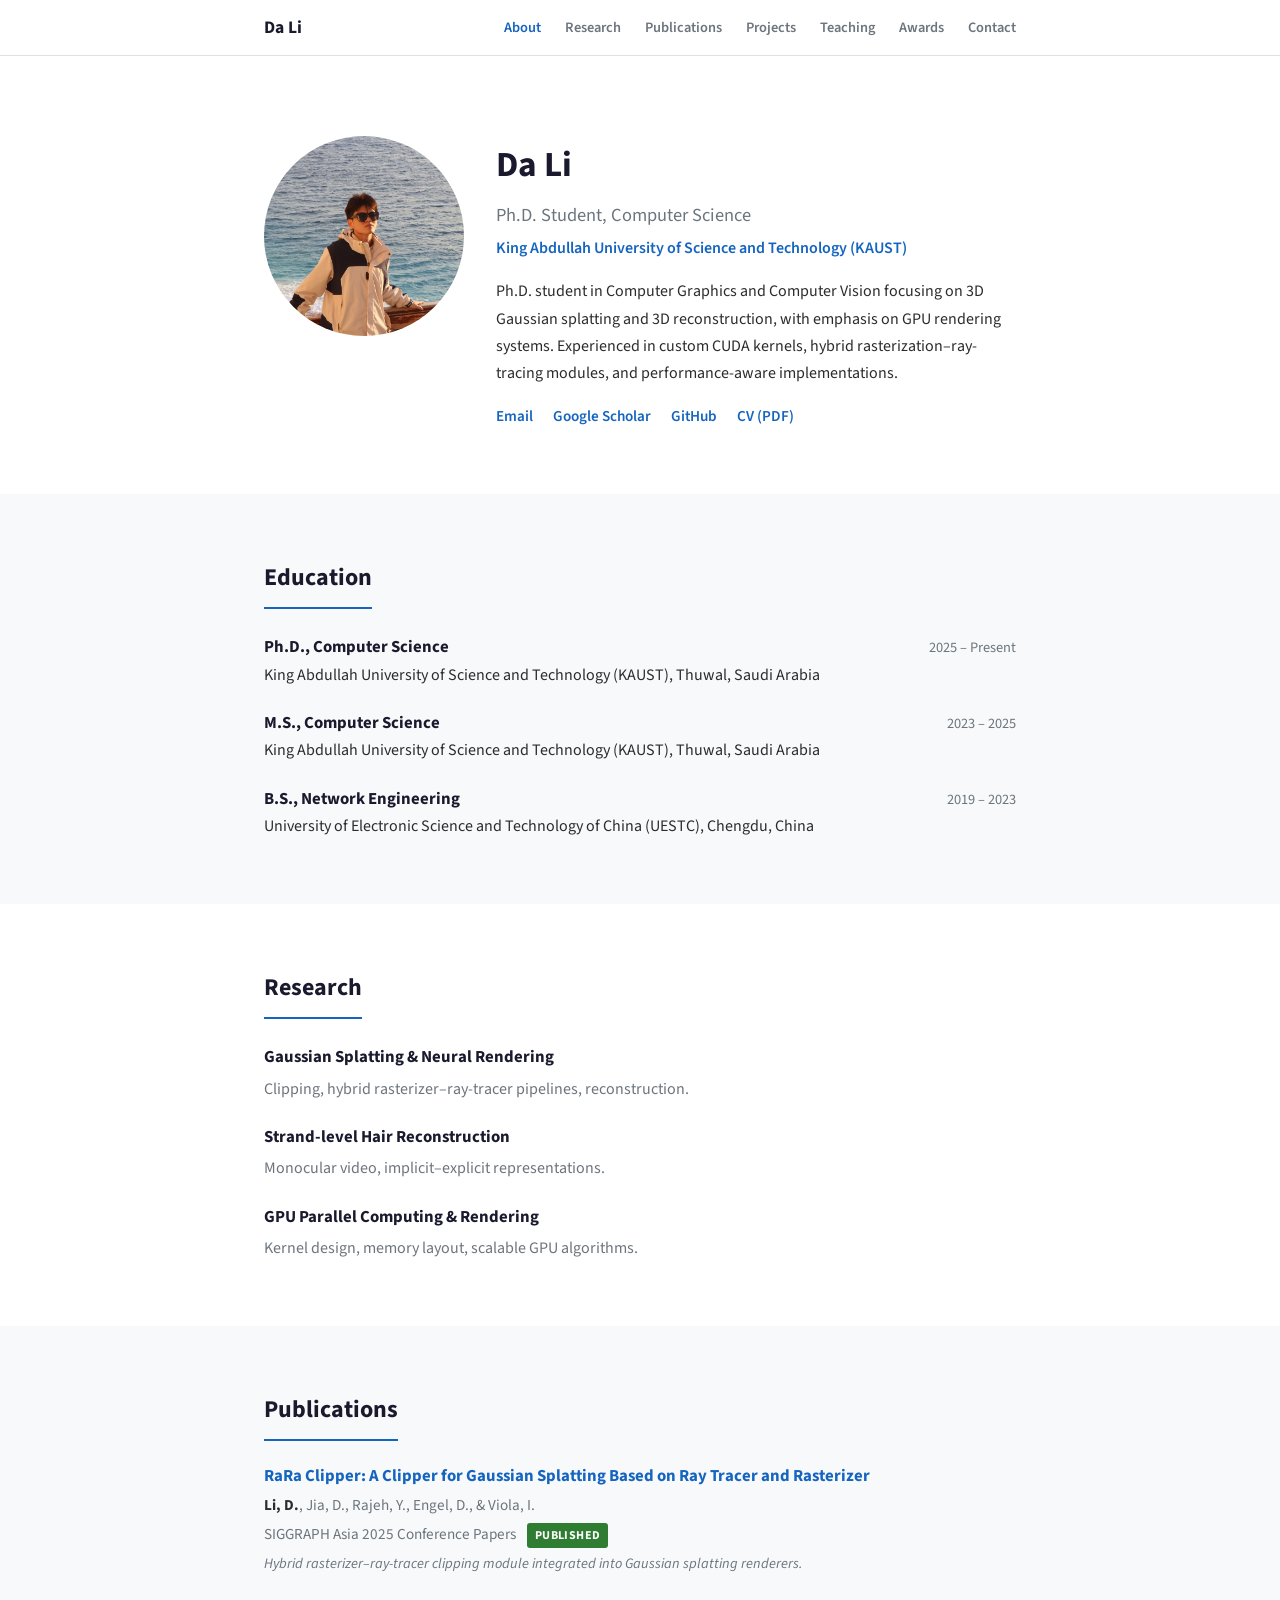
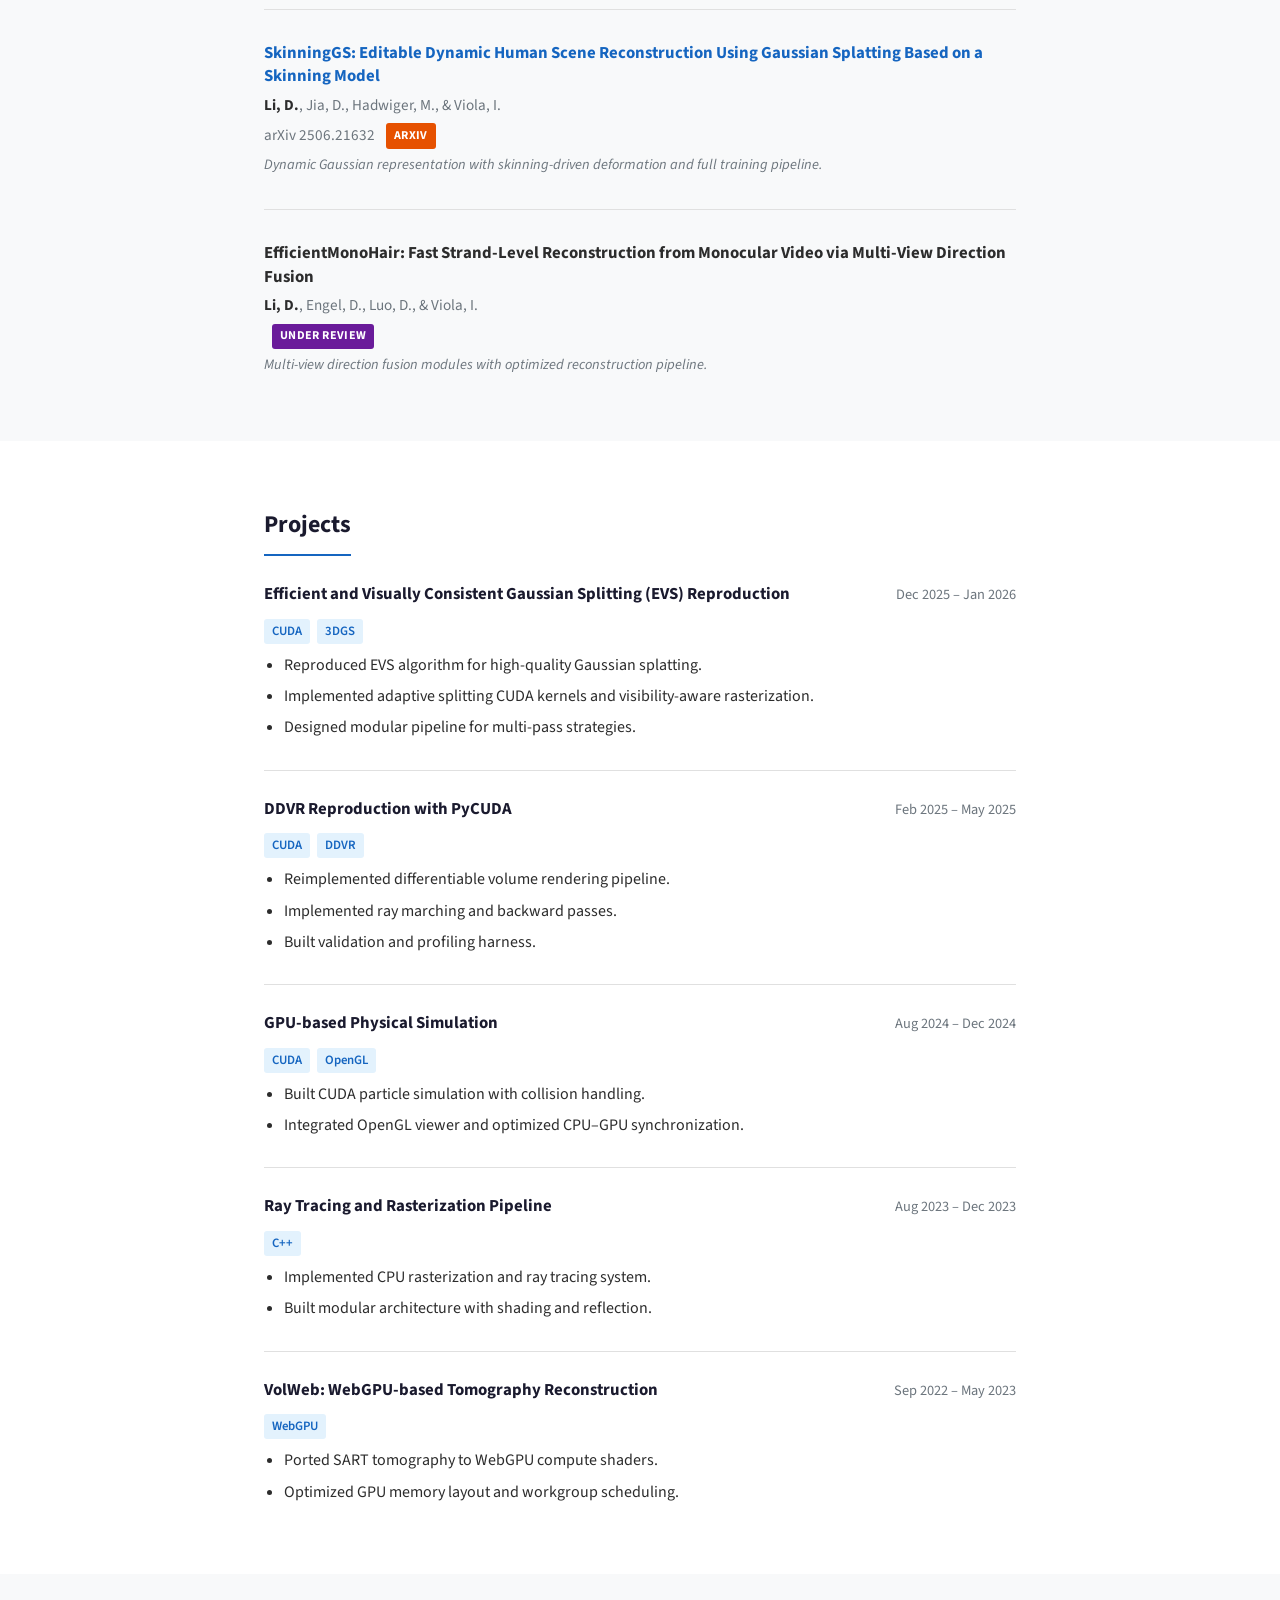
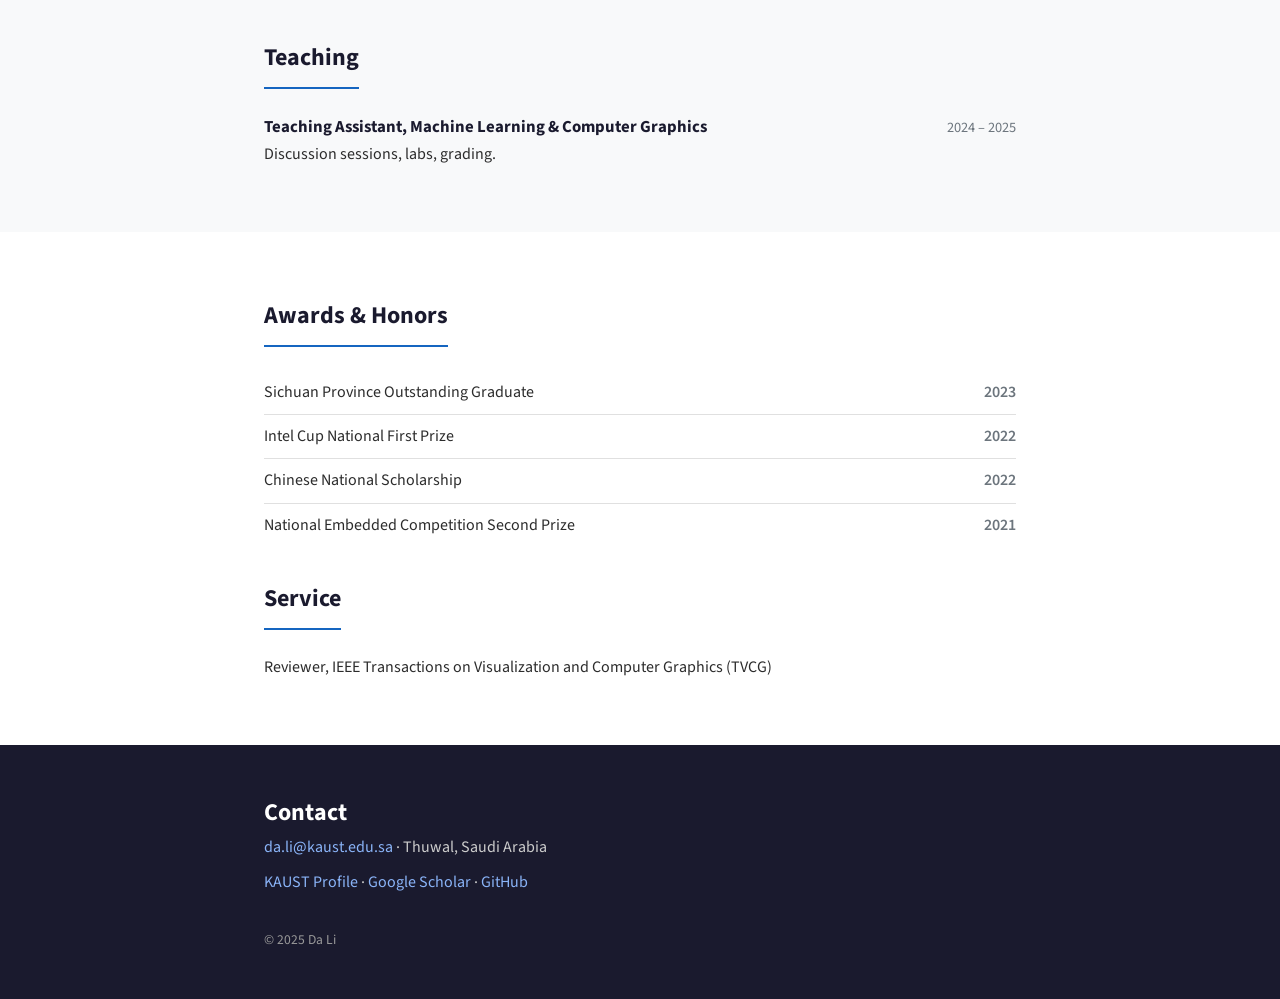
==== index.html @ dc9aa21c "Initial academic homepage" ====
<!DOCTYPE html>
<html lang="en">
<head>
  <meta charset="UTF-8">
  <meta name="viewport" content="width=device-width, initial-scale=1.0">
  <meta name="description" content="Da Li — Ph.D. student in Computer Science at KAUST. Research in 3D Gaussian splatting, GPU rendering, and CUDA.">
  <meta name="author" content="Da Li">

  <meta property="og:title" content="Da Li — KAUST">
  <meta property="og:description" content="Ph.D. student researching 3D Gaussian splatting, GPU rendering, and CUDA.">
  <meta property="og:type" content="website">
  <meta property="og:url" content="https://larkleeonepiece.github.io">

  <title>Da Li | KAUST</title>

  <link rel="preconnect" href="https://fonts.googleapis.com">
  <link rel="preconnect" href="https://fonts.gstatic.com" crossorigin>
  <link href="https://fonts.googleapis.com/css2?family=Source+Sans+3:wght@400;600;700&display=swap" rel="stylesheet">

  <link rel="icon" href="assets/favicon.svg" type="image/svg+xml">
  <link rel="stylesheet" href="style.css">
</head>
<body>

<!-- ===== Navigation ===== -->
<nav id="navbar" class="navbar">
  <div class="nav-container">
    <a href="#about" class="nav-logo">Da Li</a>
    <button class="nav-toggle" aria-label="Toggle navigation" aria-expanded="false">
      <span class="hamburger"></span>
    </button>
    <ul class="nav-links">
      <li><a href="#about">About</a></li>
      <li><a href="#research">Research</a></li>
      <li><a href="#publications">Publications</a></li>
      <li><a href="#projects">Projects</a></li>
      <li><a href="#teaching">Teaching</a></li>
      <li><a href="#awards">Awards</a></li>
      <li><a href="#contact">Contact</a></li>
    </ul>
  </div>
</nav>

<!-- ===== Hero / About ===== -->
<header id="about" class="section hero">
  <div class="container hero-grid">
    <div class="hero-photo">
      <!-- Replace with actual photo: <img src="assets/photo.jpg" alt="Da Li" width="200" height="200"> -->
      <img src="assets/googlescholar.jpg" alt="Da Li" width="200" height="200">
    </div>
    <div class="hero-text">
      <h1>Da Li</h1>
      <p class="subtitle">Ph.D. Student, Computer Science</p>
      <p class="affiliation">
        <a href="https://cemse.kaust.edu.sa/profiles/da-li">King Abdullah University of Science and Technology (KAUST)</a>
      </p>
      <p class="bio">
        Ph.D. student in Computer Graphics and Computer Vision focusing on
        3D Gaussian splatting and 3D reconstruction, with emphasis on GPU
        rendering systems. Experienced in custom CUDA kernels, hybrid
        rasterization–ray-tracing modules, and performance-aware implementations.
      </p>
      <ul class="contact-links">
        <li><a href="mailto:da.li@kaust.edu.sa">Email</a></li>

        <li><a href="https://scholar.google.com/citations?hl=en&user=mi3mSIUAAAAJ">Google Scholar</a></li>
        <li><a href="https://github.com/LarkLeeOnePiece">GitHub</a></li>
        <li><a href="main.pdf">CV (PDF)</a></li>
      </ul>
    </div>
  </div>
</header>

<!-- ===== Education ===== -->
<section id="education" class="section section-alt">
  <div class="container">
    <h2>Education</h2>
    <div class="entry" style="margin-bottom: 1.25rem;">
      <div class="entry-header">
        <h3>Ph.D., Computer Science</h3>
        <span class="entry-date">2025 – Present</span>
      </div>
      <p>King Abdullah University of Science and Technology (KAUST), Thuwal, Saudi Arabia</p>
    </div>
    <div class="entry" style="margin-bottom: 1.25rem;">
      <div class="entry-header">
        <h3>M.S., Computer Science</h3>
        <span class="entry-date">2023 – 2025</span>
      </div>
      <p>King Abdullah University of Science and Technology (KAUST), Thuwal, Saudi Arabia</p>
    </div>
    <div class="entry">
      <div class="entry-header">
        <h3>B.S., Network Engineering</h3>
        <span class="entry-date">2019 – 2023</span>
      </div>
      <p>University of Electronic Science and Technology of China (UESTC), Chengdu, China</p>
    </div>
  </div>
</section>

<!-- ===== Research ===== -->
<section id="research" class="section">
  <div class="container">
    <h2>Research</h2>
    <div class="research-areas">
      <div class="research-area">
        <h3>Gaussian Splatting &amp; Neural Rendering</h3>
        <p>Clipping, hybrid rasterizer–ray-tracer pipelines, reconstruction.</p>
      </div>
      <div class="research-area">
        <h3>Strand-level Hair Reconstruction</h3>
        <p>Monocular video, implicit–explicit representations.</p>
      </div>
      <div class="research-area">
        <h3>GPU Parallel Computing &amp; Rendering</h3>
        <p>Kernel design, memory layout, scalable GPU algorithms.</p>
      </div>
    </div>
  </div>
</section>

<!-- ===== Publications ===== -->
<section id="publications" class="section section-alt">
  <div class="container">
    <h2>Publications</h2>

    <div class="pub-entry">
      <h3 class="pub-title">
        <!-- TODO: Replace # with actual DOI/ACM DL link for the SIGGRAPH Asia paper -->
        <a href="https://dl.acm.org/doi/full/10.1145/3757377.3763982">RaRa Clipper: A Clipper for Gaussian Splatting Based on Ray Tracer and Rasterizer</a>
      </h3>
      <p class="pub-authors">
        <strong>Li, D.</strong>, Jia, D., Rajeh, Y., Engel, D., &amp; Viola, I.
      </p>
      <p class="pub-venue">
        SIGGRAPH Asia 2025 Conference Papers
        <span class="badge badge-published">Published</span>
      </p>
      <p class="pub-contribution">
        Hybrid rasterizer–ray-tracer clipping module integrated into Gaussian splatting renderers.
      </p>
    </div>

    <div class="pub-entry">
      <h3 class="pub-title">
        <a href="https://arxiv.org/abs/2506.21632">SkinningGS: Editable Dynamic Human Scene Reconstruction Using Gaussian Splatting Based on a Skinning Model</a>
      </h3>
      <p class="pub-authors">
        <strong>Li, D.</strong>, Jia, D., Hadwiger, M., &amp; Viola, I.
      </p>
      <p class="pub-venue">
        arXiv 2506.21632
        <span class="badge badge-arxiv">arXiv</span>
      </p>
      <p class="pub-contribution">
        Dynamic Gaussian representation with skinning-driven deformation and full training pipeline.
      </p>
    </div>

    <div class="pub-entry">
      <h3 class="pub-title">
        EfficientMonoHair: Fast Strand-Level Reconstruction from Monocular Video via Multi-View Direction Fusion
      </h3>
      <p class="pub-authors">
        <strong>Li, D.</strong>, Engel, D., Luo, D., &amp; Viola, I.
      </p>
      <p class="pub-venue">
        <span class="badge badge-review">Under Review</span>
      </p>
      <p class="pub-contribution">
        Multi-view direction fusion modules with optimized reconstruction pipeline.
      </p>
    </div>
  </div>
</section>

<!-- ===== Projects ===== -->
<section id="projects" class="section">
  <div class="container">
    <h2>Projects</h2>

    <div class="project-entry">
      <div class="project-header">
        <h3>Efficient and Visually Consistent Gaussian Splitting (EVS) Reproduction</h3>
        <span class="project-date">Dec 2025 – Jan 2026</span>
      </div>
      <div class="project-tags">
        <span class="tag">CUDA</span>
        <span class="tag">3DGS</span>
      </div>
      <ul>
        <li>Reproduced EVS algorithm for high-quality Gaussian splatting.</li>
        <li>Implemented adaptive splitting CUDA kernels and visibility-aware rasterization.</li>
        <li>Designed modular pipeline for multi-pass strategies.</li>
      </ul>
    </div>

    <div class="project-entry">
      <div class="project-header">
        <h3>DDVR Reproduction with PyCUDA</h3>
        <span class="project-date">Feb 2025 – May 2025</span>
      </div>
      <div class="project-tags">
        <span class="tag">CUDA</span>
        <span class="tag">DDVR</span>
      </div>
      <ul>
        <li>Reimplemented differentiable volume rendering pipeline.</li>
        <li>Implemented ray marching and backward passes.</li>
        <li>Built validation and profiling harness.</li>
      </ul>
    </div>

    <div class="project-entry">
      <div class="project-header">
        <h3>GPU-based Physical Simulation</h3>
        <span class="project-date">Aug 2024 – Dec 2024</span>
      </div>
      <div class="project-tags">
        <span class="tag">CUDA</span>
        <span class="tag">OpenGL</span>
      </div>
      <ul>
        <li>Built CUDA particle simulation with collision handling.</li>
        <li>Integrated OpenGL viewer and optimized CPU–GPU synchronization.</li>
      </ul>
    </div>

    <div class="project-entry">
      <div class="project-header">
        <h3>Ray Tracing and Rasterization Pipeline</h3>
        <span class="project-date">Aug 2023 – Dec 2023</span>
      </div>
      <div class="project-tags">
        <span class="tag">C++</span>
      </div>
      <ul>
        <li>Implemented CPU rasterization and ray tracing system.</li>
        <li>Built modular architecture with shading and reflection.</li>
      </ul>
    </div>

    <div class="project-entry">
      <div class="project-header">
        <h3>VolWeb: WebGPU-based Tomography Reconstruction</h3>
        <span class="project-date">Sep 2022 – May 2023</span>
      </div>
      <div class="project-tags">
        <span class="tag">WebGPU</span>
      </div>
      <ul>
        <li>Ported SART tomography to WebGPU compute shaders.</li>
        <li>Optimized GPU memory layout and workgroup scheduling.</li>
      </ul>
    </div>
  </div>
</section>

<!-- ===== Teaching ===== -->
<section id="teaching" class="section section-alt">
  <div class="container">
    <h2>Teaching</h2>
    <div class="entry">
      <div class="entry-header">
        <h3>Teaching Assistant, Machine Learning &amp; Computer Graphics</h3>
        <span class="entry-date">2024 – 2025</span>
      </div>
      <p>Discussion sessions, labs, grading.</p>
    </div>
  </div>
</section>

<!-- ===== Awards & Service ===== -->
<section id="awards" class="section">
  <div class="container">
    <h2>Awards &amp; Honors</h2>
    <ul class="awards-list">
      <li>
        <span class="award-name">Sichuan Province Outstanding Graduate</span>
        <span class="award-year">2023</span>
      </li>
      <li>
        <span class="award-name">Intel Cup National First Prize</span>
        <span class="award-year">2022</span>
      </li>
      <li>
        <span class="award-name">Chinese National Scholarship</span>
        <span class="award-year">2022</span>
      </li>
      <li>
        <span class="award-name">National Embedded Competition Second Prize</span>
        <span class="award-year">2021</span>
      </li>
    </ul>

    <div class="service-section">
      <h2>Service</h2>
      <p>Reviewer, IEEE Transactions on Visualization and Computer Graphics (TVCG)</p>
    </div>
  </div>
</section>

<!-- ===== Footer / Contact ===== -->
<footer id="contact" class="footer">
  <div class="container">
    <h2>Contact</h2>
    <p>
      <a href="mailto:da.li@kaust.edu.sa">da.li@kaust.edu.sa</a> &middot;
      Thuwal, Saudi Arabia
    </p>
    <p class="footer-links">
      <a href="https://cemse.kaust.edu.sa/profiles/da-li">KAUST Profile</a> &middot;
      <!-- TODO: Replace # with actual Google Scholar profile URL -->
      <a href="#">Google Scholar</a> &middot;
      <a href="https://github.com/LarkLeeOnePiece">GitHub</a>
    </p>
    <p class="copyright">&copy; 2025 Da Li</p>
  </div>
</footer>

<script src="script.js"></script>
</body>
</html>
---- style.css ----
/* ===== Design Tokens ===== */
:root {
  --color-bg: #ffffff;
  --color-bg-alt: #f8f9fa;
  --color-text: #2c2c2c;
  --color-text-muted: #6c757d;
  --color-heading: #1a1a2e;
  --color-accent: #1565c0;
  --color-accent-hover: #0d47a1;
  --color-border: #e0e0e0;

  --badge-published: #2e7d32;
  --badge-arxiv: #e65100;
  --badge-review: #6a1b9a;

  --tag-bg: #e3f2fd;
  --tag-text: #1565c0;

  --font-body: 'Source Sans 3', -apple-system, BlinkMacSystemFont, 'Segoe UI', sans-serif;
  --font-size-base: 1rem;
  --line-height: 1.7;

  --max-width: 800px;
  --nav-height: 56px;
  --section-padding: 4rem 0;
}

/* ===== Reset ===== */
*, *::before, *::after {
  box-sizing: border-box;
  margin: 0;
  padding: 0;
}

html {
  scroll-behavior: smooth;
  scroll-padding-top: var(--nav-height);
}

body {
  font-family: var(--font-body);
  font-size: var(--font-size-base);
  line-height: var(--line-height);
  color: var(--color-text);
  background: var(--color-bg);
  -webkit-font-smoothing: antialiased;
}

a {
  color: var(--color-accent);
  text-decoration: none;
  transition: color 0.2s;
}

a:hover {
  color: var(--color-accent-hover);
  text-decoration: underline;
}

img {
  max-width: 100%;
  height: auto;
}

ul {
  padding-left: 1.25rem;
}

/* ===== Layout ===== */
.container {
  max-width: var(--max-width);
  margin: 0 auto;
  padding: 0 1.5rem;
}

.section {
  padding: var(--section-padding);
}

.section-alt {
  background: var(--color-bg-alt);
}

.section h2 {
  font-size: 1.5rem;
  color: var(--color-heading);
  margin-bottom: 1.5rem;
  padding-bottom: 0.5rem;
  border-bottom: 2px solid var(--color-accent);
  display: inline-block;
}

/* ===== Navigation ===== */
.navbar {
  position: sticky;
  top: 0;
  z-index: 100;
  background: rgba(255, 255, 255, 0.95);
  -webkit-backdrop-filter: blur(8px);
  backdrop-filter: blur(8px);
  border-bottom: 1px solid var(--color-border);
  height: var(--nav-height);
}

.nav-container {
  max-width: var(--max-width);
  margin: 0 auto;
  padding: 0 1.5rem;
  display: flex;
  align-items: center;
  justify-content: space-between;
  height: 100%;
}

.nav-logo {
  font-weight: 700;
  font-size: 1.1rem;
  color: var(--color-heading);
  text-decoration: none;
}

.nav-logo:hover {
  color: var(--color-accent);
  text-decoration: none;
}

.nav-toggle {
  display: none;
  background: none;
  border: none;
  cursor: pointer;
  padding: 0.5rem;
}

.hamburger,
.hamburger::before,
.hamburger::after {
  display: block;
  width: 22px;
  height: 2px;
  background: var(--color-text);
  transition: transform 0.3s;
}

.hamburger {
  position: relative;
}

.hamburger::before,
.hamburger::after {
  content: '';
  position: absolute;
  left: 0;
}

.hamburger::before {
  top: -7px;
}

.hamburger::after {
  top: 7px;
}

.nav-links {
  display: flex;
  list-style: none;
  gap: 1.5rem;
  padding: 0;
}

.nav-links a {
  text-decoration: none;
  color: var(--color-text-muted);
  font-size: 0.9rem;
  font-weight: 600;
  transition: color 0.2s;
}

.nav-links a:hover,
.nav-links a.active {
  color: var(--color-accent);
  text-decoration: none;
}

/* ===== Hero / About ===== */
.hero {
  padding-top: 5rem;
  padding-bottom: 4rem;
}

.hero-grid {
  display: grid;
  grid-template-columns: 200px 1fr;
  gap: 2rem;
  align-items: start;
}

.hero-photo {
  display: flex;
  justify-content: center;
}

.hero-photo img {
  width: 200px;
  height: 200px;
  border-radius: 50%;
  object-fit: cover;
  background: var(--color-bg-alt);
}

.hero-photo .photo-placeholder {
  width: 200px;
  height: 200px;
  border-radius: 50%;
  background: var(--color-accent);
  display: flex;
  align-items: center;
  justify-content: center;
  color: white;
  font-size: 3rem;
  font-weight: 700;
}

.hero-text h1 {
  font-size: 2.2rem;
  color: var(--color-heading);
  margin-bottom: 0.25rem;
}

.subtitle {
  font-size: 1.15rem;
  color: var(--color-text-muted);
  margin-bottom: 0.25rem;
}

.affiliation {
  margin-bottom: 1rem;
}

.affiliation a {
  font-weight: 600;
}

.bio {
  margin-bottom: 1rem;
  color: var(--color-text);
}

.contact-links {
  list-style: none;
  display: flex;
  flex-wrap: wrap;
  gap: 0.5rem 1.25rem;
  padding: 0;
}

.contact-links a {
  font-weight: 600;
  font-size: 0.95rem;
}

/* ===== Research Areas ===== */
.research-areas {
  display: grid;
  gap: 1.25rem;
}

.research-area h3 {
  font-size: 1.05rem;
  color: var(--color-heading);
  margin-bottom: 0.25rem;
}

.research-area p {
  color: var(--color-text-muted);
}

/* ===== Publications ===== */
.pub-entry {
  margin-bottom: 2rem;
  padding-bottom: 2rem;
  border-bottom: 1px solid var(--color-border);
}

.pub-entry:last-child {
  margin-bottom: 0;
  padding-bottom: 0;
  border-bottom: none;
}

.pub-title {
  font-size: 1.05rem;
  font-weight: 700;
  line-height: 1.4;
  margin-bottom: 0.25rem;
}

.pub-title a {
  color: var(--color-accent);
  text-decoration: none;
}

.pub-title a:hover {
  text-decoration: underline;
}

.pub-authors {
  margin: 0.25rem 0;
  color: var(--color-text-muted);
  font-size: 0.95rem;
}

.pub-authors strong {
  color: var(--color-text);
}

.pub-venue {
  font-size: 0.95rem;
  color: var(--color-text-muted);
  margin: 0.25rem 0;
}

.pub-contribution {
  font-size: 0.9rem;
  color: var(--color-text-muted);
  font-style: italic;
  margin-top: 0.25rem;
}

.badge {
  display: inline-block;
  padding: 0.15rem 0.5rem;
  border-radius: 3px;
  font-size: 0.75rem;
  font-weight: 700;
  text-transform: uppercase;
  letter-spacing: 0.03em;
  color: white;
  vertical-align: middle;
  margin-left: 0.5rem;
  font-style: normal;
}

.badge-published { background: var(--badge-published); }
.badge-arxiv { background: var(--badge-arxiv); }
.badge-review { background: var(--badge-review); }

/* ===== Projects ===== */
.project-entry {
  margin-bottom: 1.5rem;
  padding-bottom: 1.5rem;
  border-bottom: 1px solid var(--color-border);
}

.project-entry:last-child {
  margin-bottom: 0;
  padding-bottom: 0;
  border-bottom: none;
}

.project-header {
  display: flex;
  justify-content: space-between;
  align-items: baseline;
  flex-wrap: wrap;
  gap: 0.5rem;
}

.project-header h3 {
  font-size: 1.05rem;
  color: var(--color-heading);
}

.project-date {
  color: var(--color-text-muted);
  font-size: 0.9rem;
  white-space: nowrap;
}

.project-tags {
  margin: 0.5rem 0;
}

.tag {
  display: inline-block;
  padding: 0.1rem 0.5rem;
  background: var(--tag-bg);
  color: var(--tag-text);
  border-radius: 3px;
  font-size: 0.8rem;
  font-weight: 600;
  margin-right: 0.25rem;
}

.project-entry ul {
  margin-top: 0.5rem;
  color: var(--color-text);
}

.project-entry li {
  margin-bottom: 0.25rem;
}

/* ===== Teaching ===== */
.entry-header {
  display: flex;
  justify-content: space-between;
  align-items: baseline;
  flex-wrap: wrap;
  gap: 0.5rem;
}

.entry-header h3 {
  font-size: 1.05rem;
  color: var(--color-heading);
}

.entry-date {
  color: var(--color-text-muted);
  font-size: 0.9rem;
  white-space: nowrap;
}

/* ===== Awards ===== */
.awards-list {
  list-style: none;
  padding: 0;
}

.awards-list li {
  display: flex;
  justify-content: space-between;
  padding: 0.5rem 0;
  border-bottom: 1px solid var(--color-border);
}

.awards-list li:last-child {
  border-bottom: none;
}

.award-year {
  color: var(--color-text-muted);
  font-weight: 600;
  white-space: nowrap;
}

/* ===== Service ===== */
.service-section {
  margin-top: 2rem;
}

.service-section h2 {
  margin-top: 0;
}

/* ===== Footer ===== */
.footer {
  padding: 3rem 0;
  background: var(--color-heading);
  color: #ccc;
}

.footer h2 {
  color: #fff;
  border-bottom-color: var(--color-accent);
}

.footer a {
  color: #8ab4f8;
}

.footer a:hover {
  color: #fff;
}

.footer-links {
  margin-top: 0.5rem;
}

.copyright {
  margin-top: 2rem;
  font-size: 0.85rem;
  color: #999;
}

/* ===== Responsive: Tablet ===== */
@media (max-width: 768px) {
  :root {
    --section-padding: 3rem 0;
  }

  .nav-toggle {
    display: block;
  }

  .nav-links {
    display: none;
    flex-direction: column;
    position: absolute;
    top: var(--nav-height);
    left: 0;
    right: 0;
    background: white;
    padding: 1rem 1.5rem;
    border-bottom: 1px solid var(--color-border);
    box-shadow: 0 4px 12px rgba(0, 0, 0, 0.05);
    gap: 0.75rem;
  }

  .nav-links.open {
    display: flex;
  }

  .hero-grid {
    grid-template-columns: 1fr;
    text-align: center;
  }

  .contact-links {
    justify-content: center;
  }

  .project-header {
    flex-direction: column;
  }

  .entry-header {
    flex-direction: column;
  }
}

/* ===== Responsive: Small phone ===== */
@media (max-width: 480px) {
  .hero-text h1 {
    font-size: 1.8rem;
  }

  .hero-photo img,
  .hero-photo .photo-placeholder {
    width: 150px;
    height: 150px;
    font-size: 2.5rem;
  }

  .awards-list li {
    flex-direction: column;
    gap: 0.15rem;
  }
}

/* ===== Print ===== */
@media print {
  .navbar, .nav-toggle { display: none; }
  .section { padding: 1rem 0; }
  .footer { background: white; color: var(--color-text); }
  a { color: inherit; text-decoration: underline; }
}
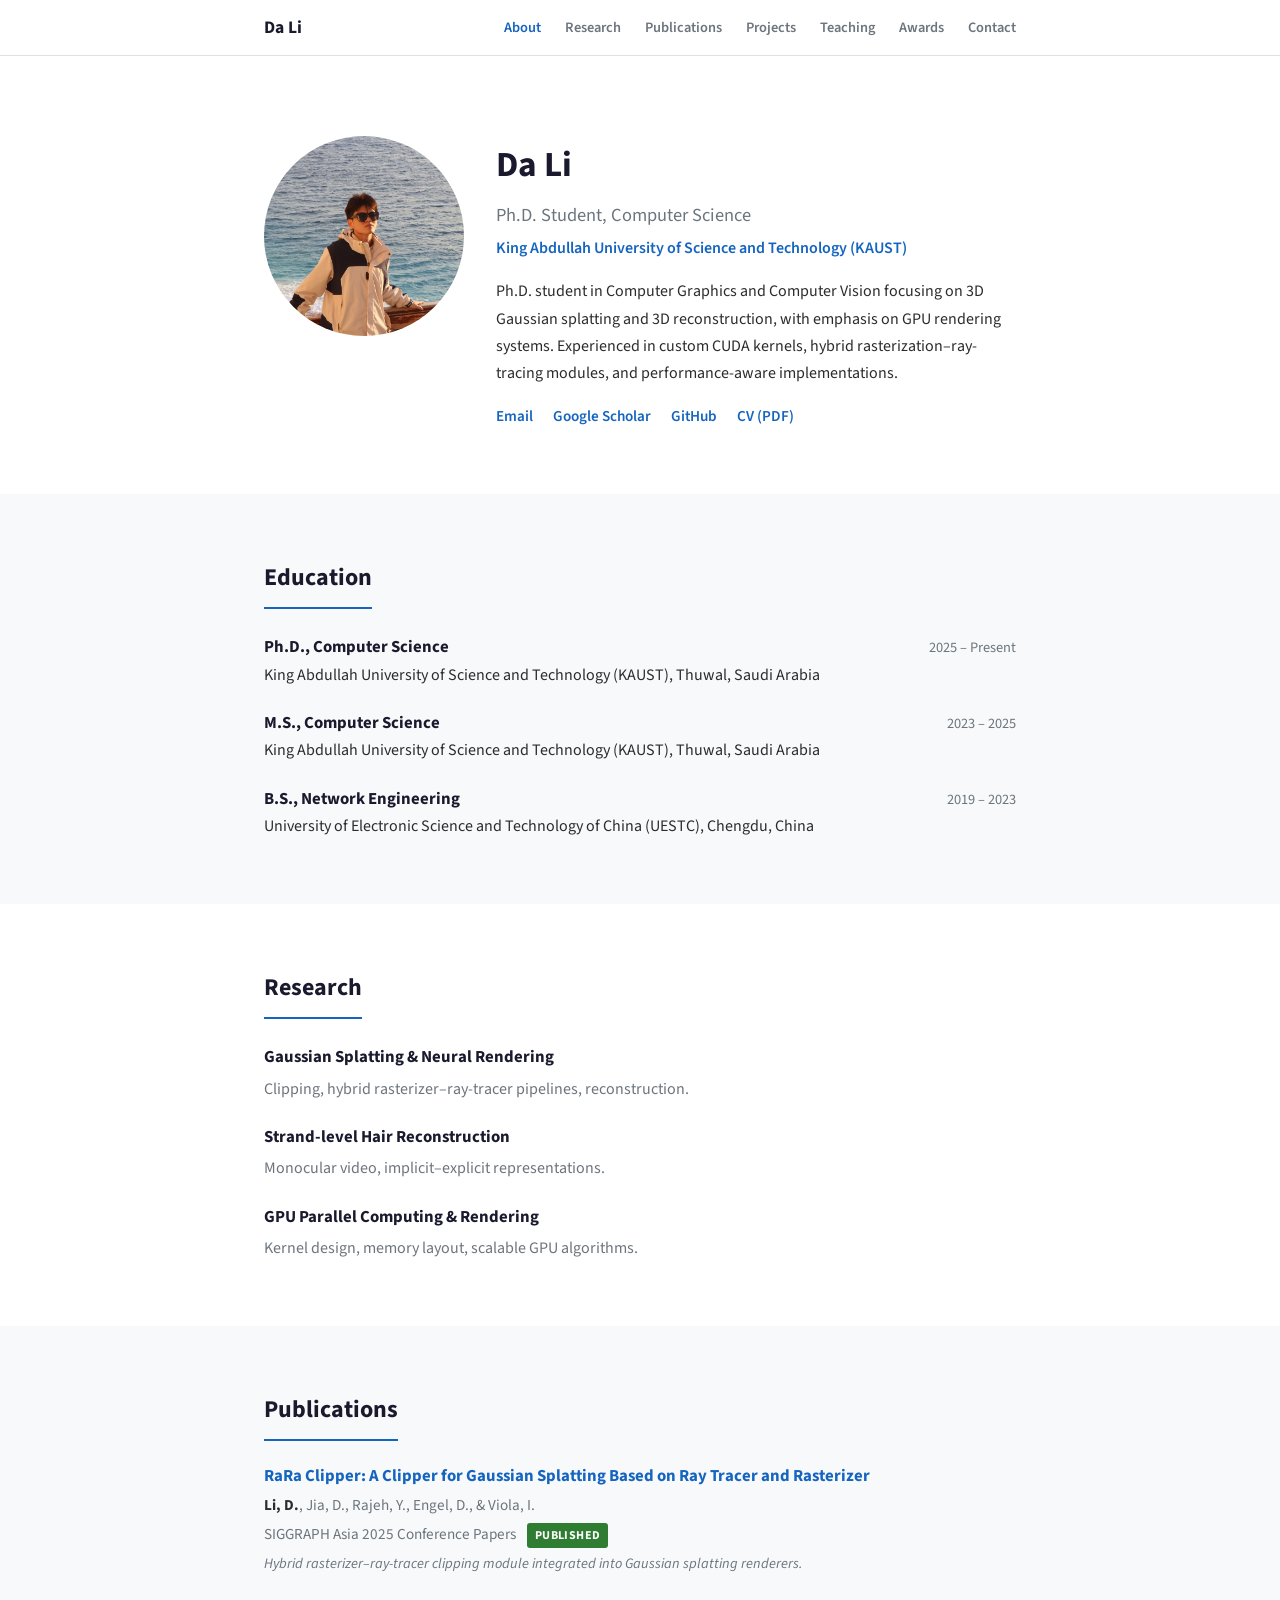
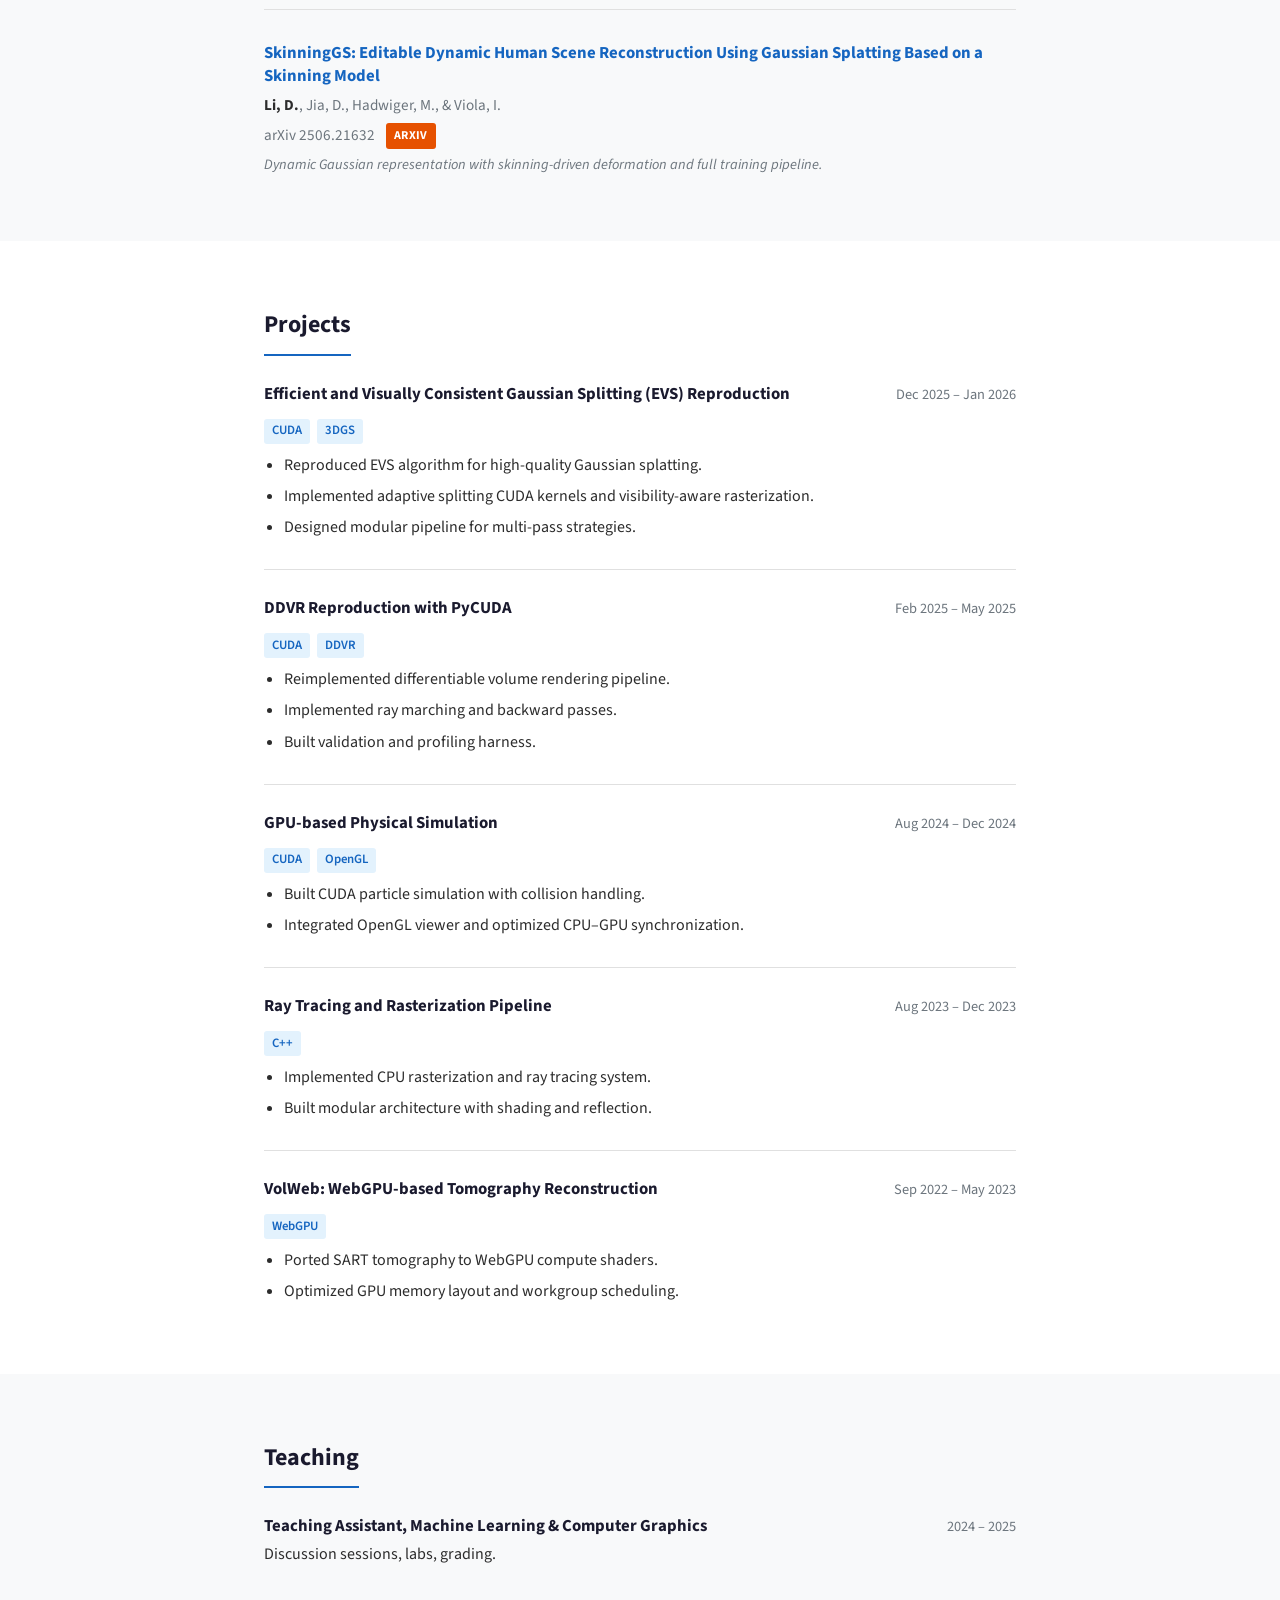
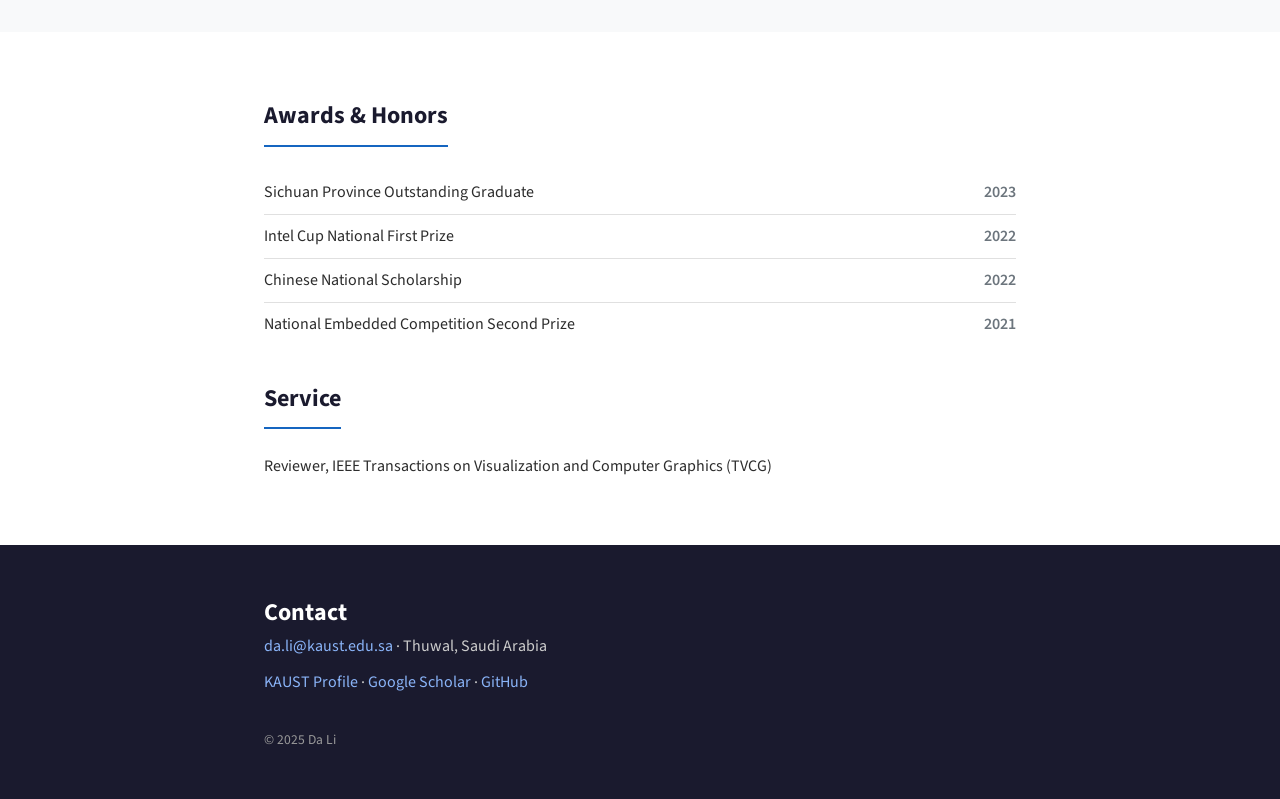
==== commit 656baa22: "update publish" ====
--- a/index.html
+++ b/index.html
@@ -155,21 +155,6 @@
       </p>
       <p class="pub-contribution">
         Dynamic Gaussian representation with skinning-driven deformation and full training pipeline.
-      </p>
-    </div>
-
-    <div class="pub-entry">
-      <h3 class="pub-title">
-        EfficientMonoHair: Fast Strand-Level Reconstruction from Monocular Video via Multi-View Direction Fusion
-      </h3>
-      <p class="pub-authors">
-        <strong>Li, D.</strong>, Engel, D., Luo, D., &amp; Viola, I.
-      </p>
-      <p class="pub-venue">
-        <span class="badge badge-review">Under Review</span>
-      </p>
-      <p class="pub-contribution">
-        Multi-view direction fusion modules with optimized reconstruction pipeline.
       </p>
     </div>
   </div>
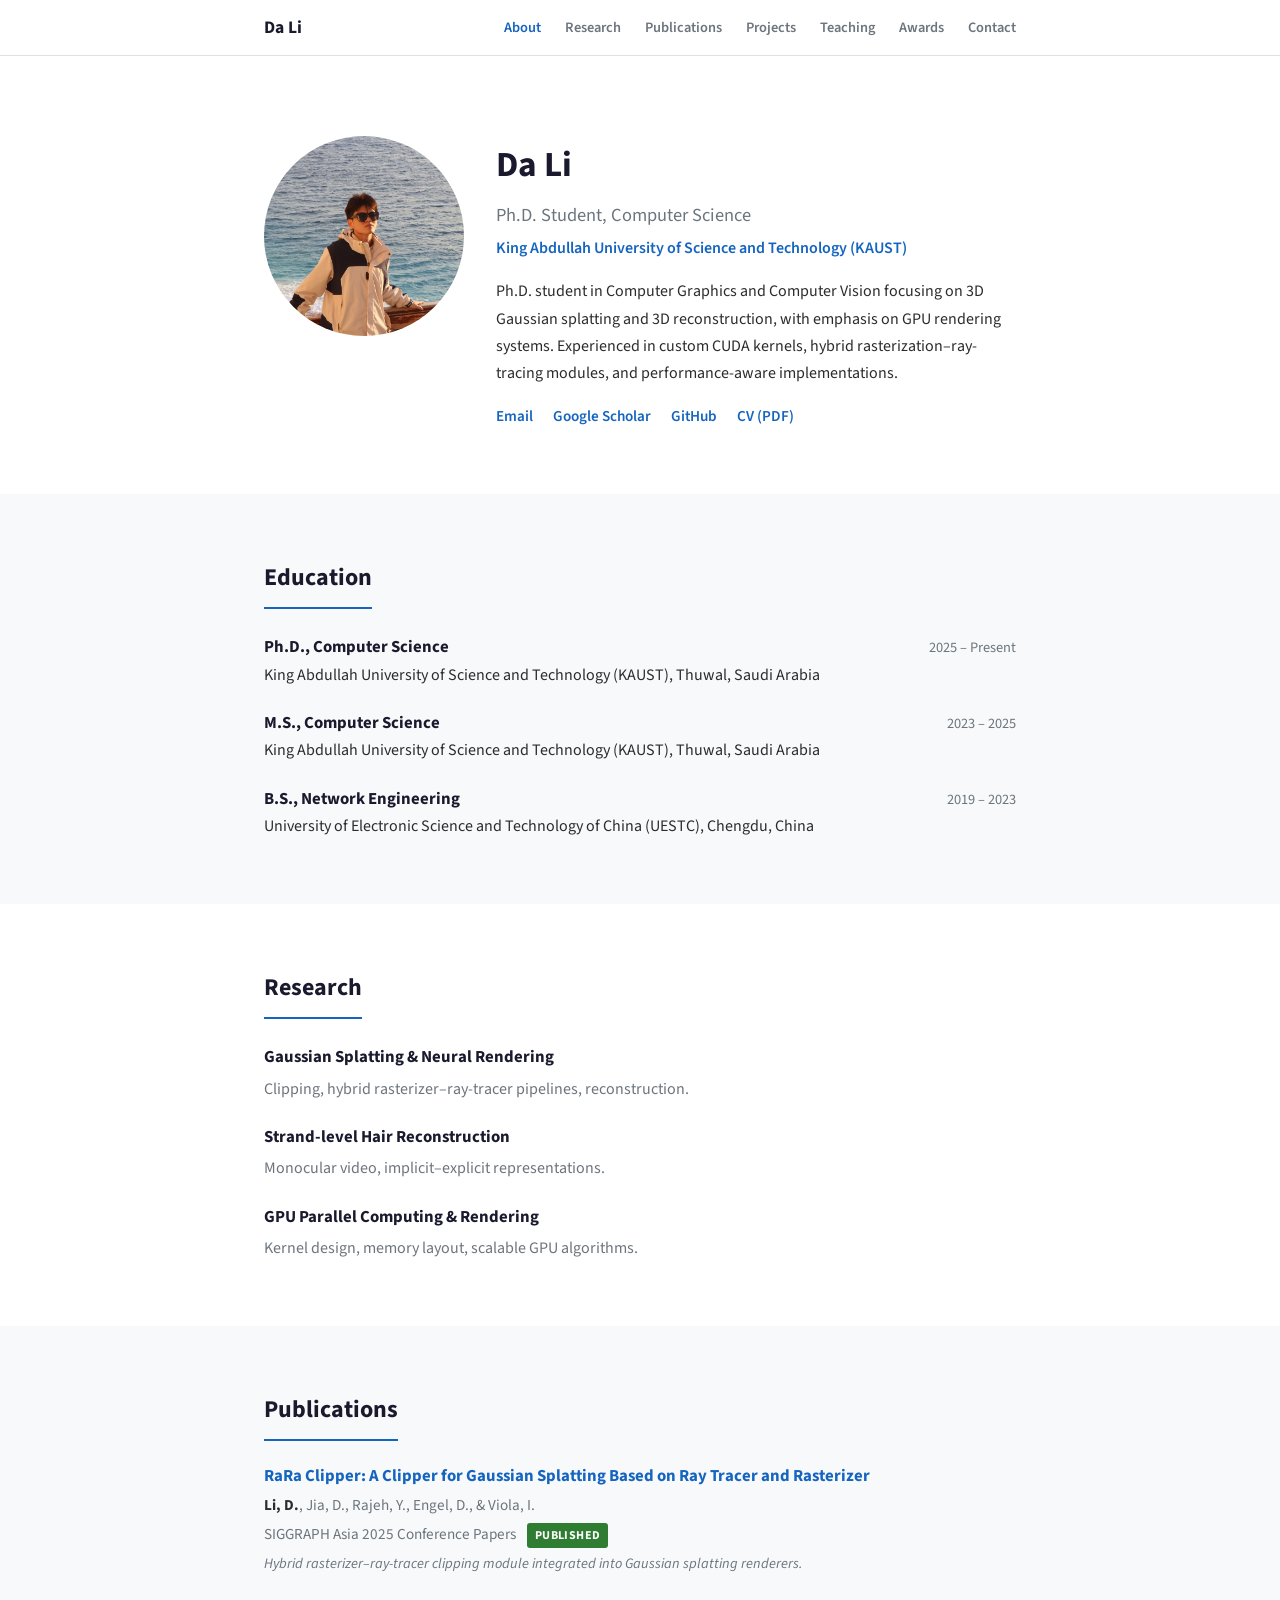
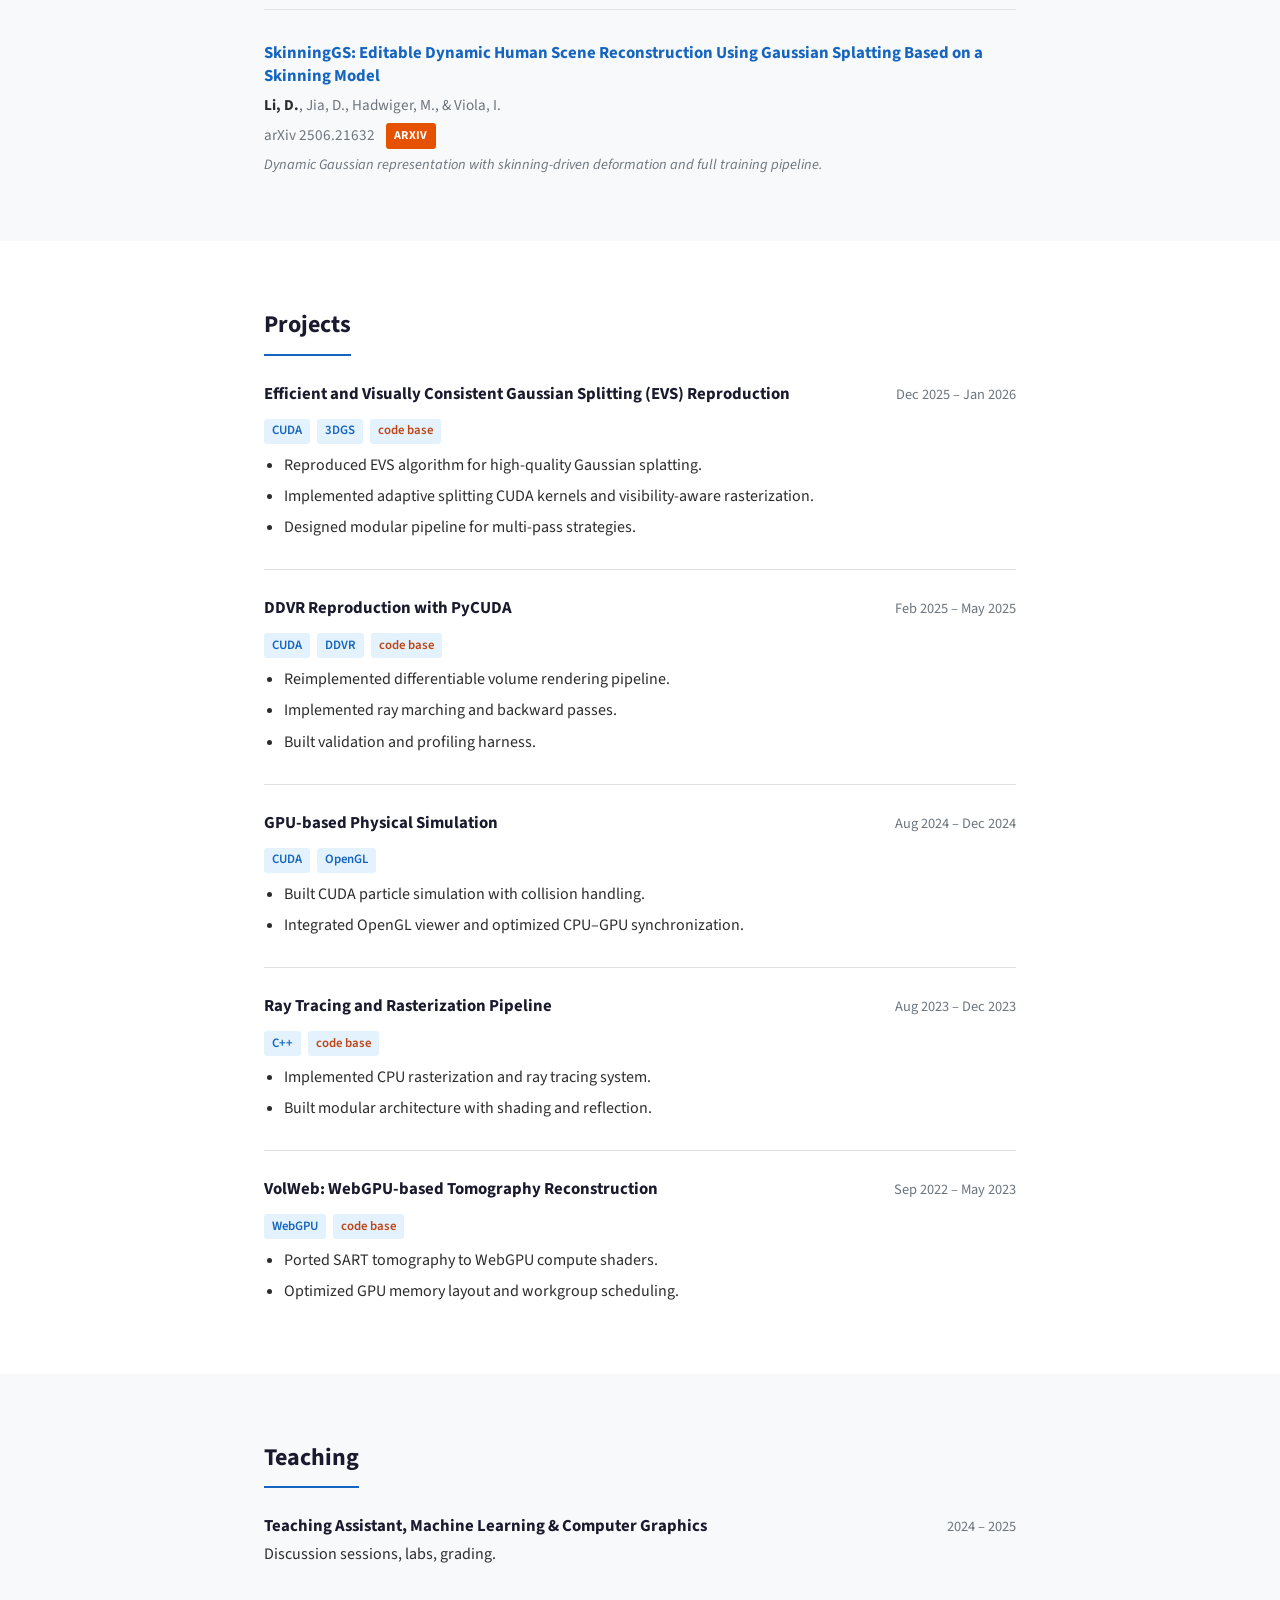
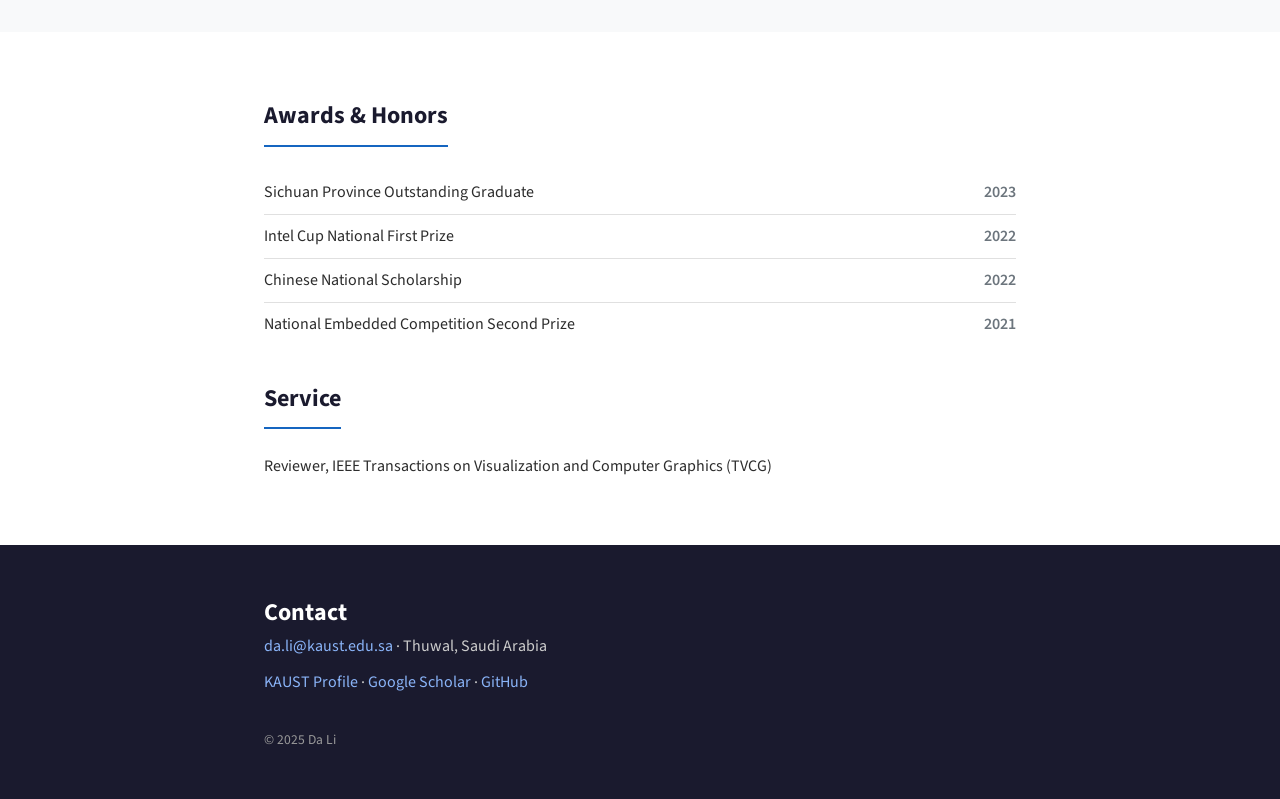
==== commit 50b8d894: "update style" ====
--- a/index.html
+++ b/index.html
@@ -65,7 +65,7 @@
 
         <li><a href="https://scholar.google.com/citations?hl=en&user=mi3mSIUAAAAJ">Google Scholar</a></li>
         <li><a href="https://github.com/LarkLeeOnePiece">GitHub</a></li>
-        <li><a href="main.pdf">CV (PDF)</a></li>
+        <li><a href="publishCV.pdf">CV (PDF)</a></li>
       </ul>
     </div>
   </div>
@@ -173,6 +173,7 @@
       <div class="project-tags">
         <span class="tag">CUDA</span>
         <span class="tag">3DGS</span>
+        <span class="codetag"><a href="https://github.com/LarkLeeOnePiece/EV-Splitting">code base</a></span>
       </div>
       <ul>
         <li>Reproduced EVS algorithm for high-quality Gaussian splatting.</li>
@@ -189,6 +190,7 @@
       <div class="project-tags">
         <span class="tag">CUDA</span>
         <span class="tag">DDVR</span>
+        <span class="codetag"><a href="https://github.com/LarkLeeOnePiece/DDVR">code base</a></span>
       </div>
       <ul>
         <li>Reimplemented differentiable volume rendering pipeline.</li>
@@ -205,6 +207,7 @@
       <div class="project-tags">
         <span class="tag">CUDA</span>
         <span class="tag">OpenGL</span>
+        
       </div>
       <ul>
         <li>Built CUDA particle simulation with collision handling.</li>
@@ -219,6 +222,7 @@
       </div>
       <div class="project-tags">
         <span class="tag">C++</span>
+        <span class="codetag"><a href="https://github.com/LarkLeeOnePiece/Computer-Graphics-Pipeline">code base</a></span>
       </div>
       <ul>
         <li>Implemented CPU rasterization and ray tracing system.</li>
@@ -233,6 +237,7 @@
       </div>
       <div class="project-tags">
         <span class="tag">WebGPU</span>
+        <span class="codetag"><a href="https://github.com/LarkLeeOnePiece/Tomo_WebGPU">code base</a></span>
       </div>
       <ul>
         <li>Ported SART tomography to WebGPU compute shaders.</li>
--- a/style.css
+++ b/style.css
@@ -15,6 +15,7 @@
 
   --tag-bg: #e3f2fd;
   --tag-text: #1565c0;
+  --tag-codetext: #c04515;
 
   --font-body: 'Source Sans 3', -apple-system, BlinkMacSystemFont, 'Segoe UI', sans-serif;
   --font-size-base: 1rem;
@@ -391,6 +392,25 @@
   font-weight: 600;
   margin-right: 0.25rem;
 }
+.codetag {
+  display: inline-block;
+  padding: 0.1rem 0.5rem;
+  background: var(--tag-bg);
+  color: var(--tag-codetext);
+  border-radius: 3px;
+  font-size: 0.8rem;
+  font-weight: 600;
+  margin-right: 0.25rem;
+}
+
+.codetag a {
+  color: inherit;
+  text-decoration: none;
+}
+
+.codetag a:hover {
+  text-decoration: underline;
+}
 
 .project-entry ul {
   margin-top: 0.5rem;
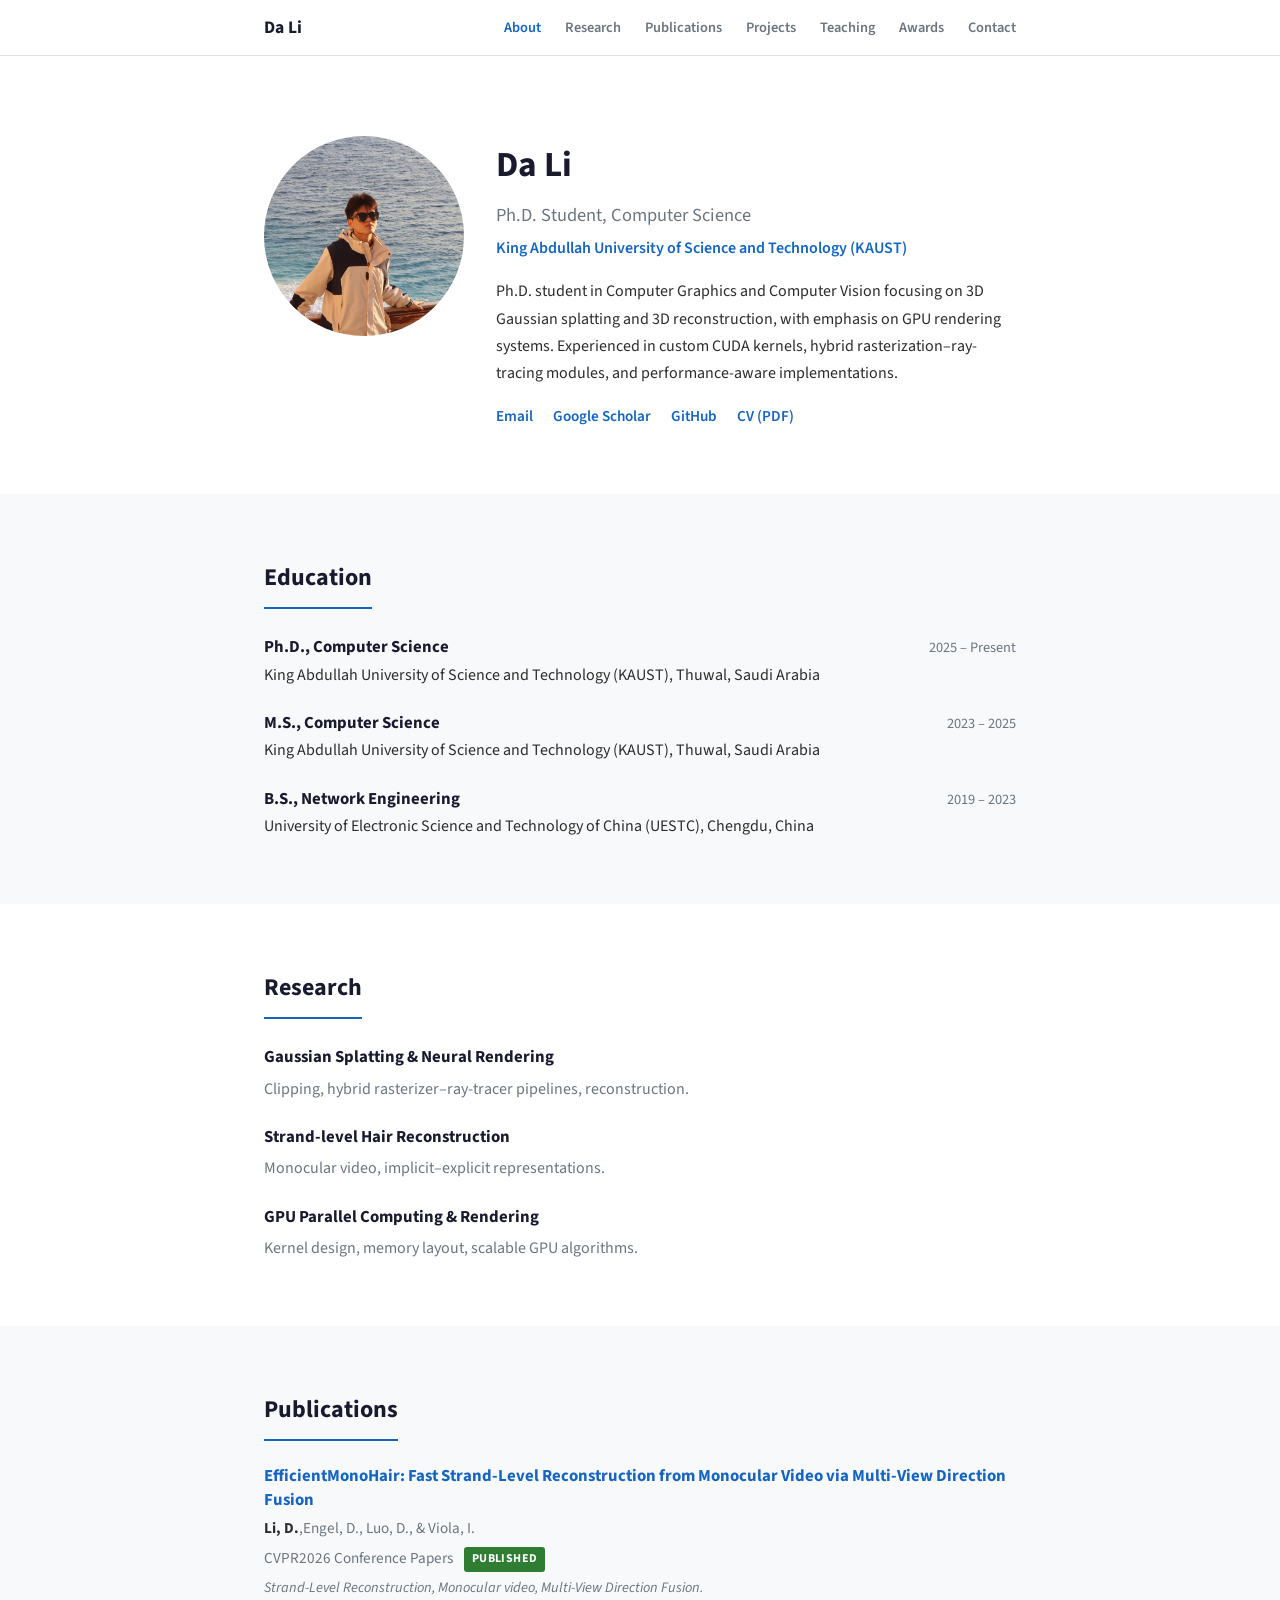
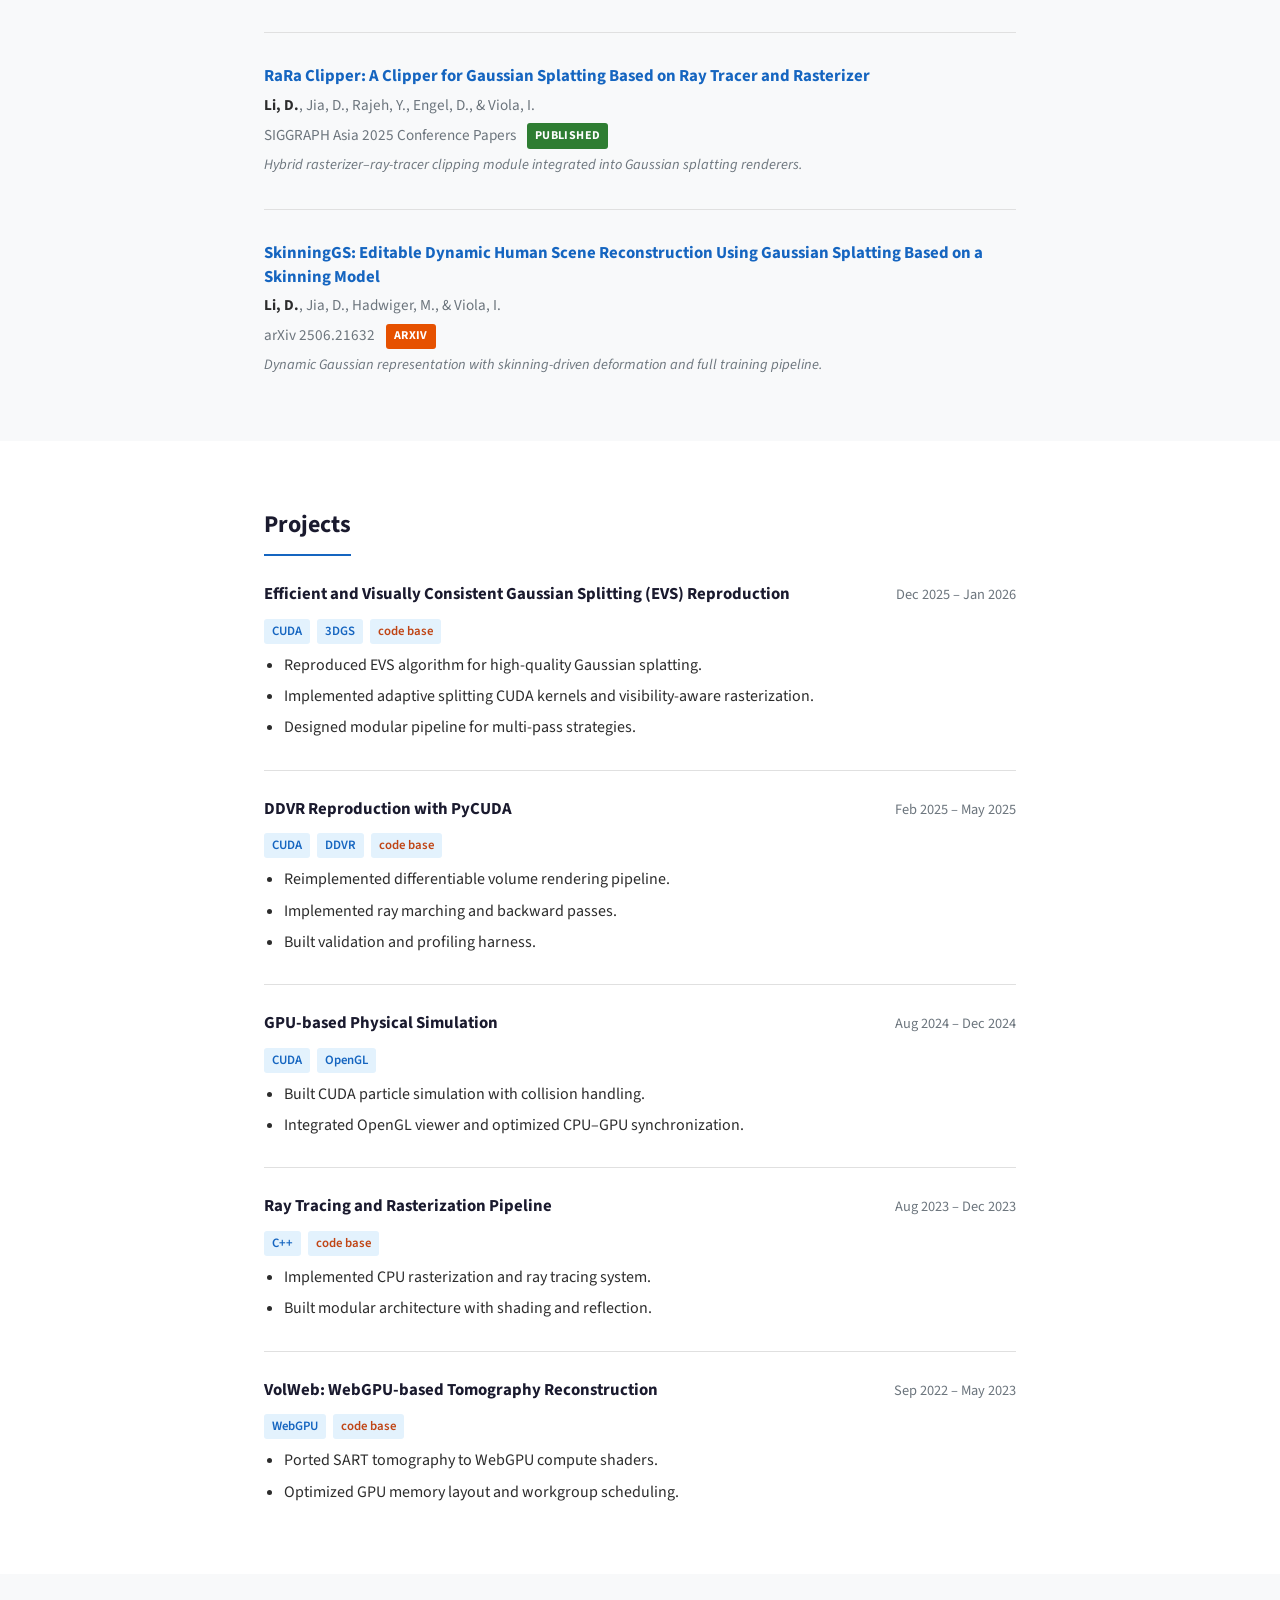
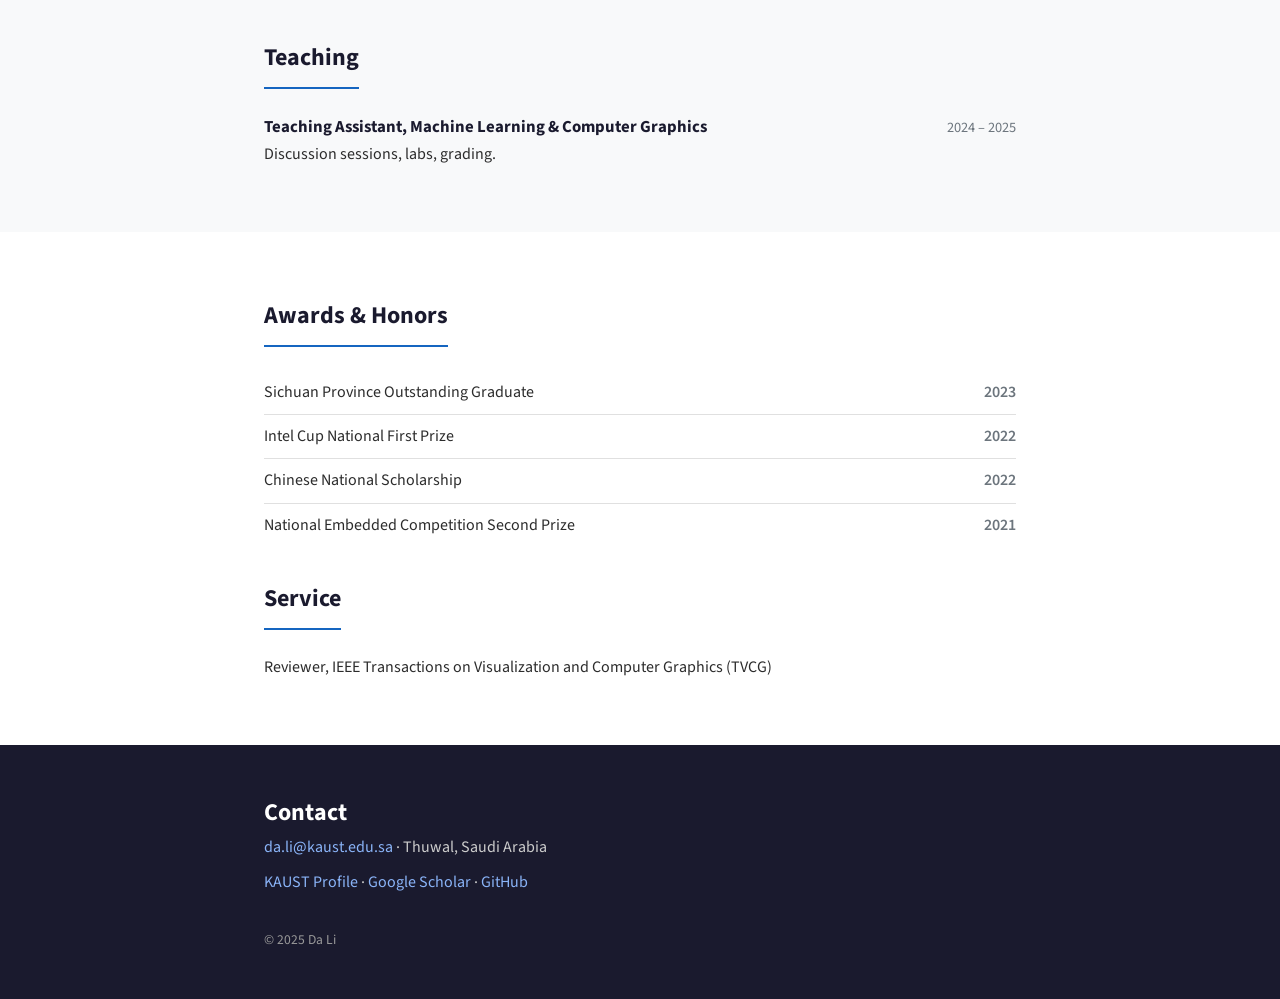
==== commit a787cc52: "add cvpr2026" ====
--- a/index.html
+++ b/index.html
@@ -2,6 +2,7 @@
 <html lang="en">
 <head>
   <meta charset="UTF-8">
+  <meta name="google-site-verification" content="tuxf_DEV8po_XkTjE10svYXUNkx22JST4pLigpx6i2c" />
   <meta name="viewport" content="width=device-width, initial-scale=1.0">
   <meta name="description" content="Da Li — Ph.D. student in Computer Science at KAUST. Research in 3D Gaussian splatting, GPU rendering, and CUDA.">
   <meta name="author" content="Da Li">
@@ -124,6 +125,25 @@
 <section id="publications" class="section section-alt">
   <div class="container">
     <h2>Publications</h2>
+
+    <div class="pub-entry">
+      <h3 class="pub-title">
+        <!-- TODO: Replace # with actual DOI/ACM DL link for the SIGGRAPH Asia paper -->
+        <a href="https://arxiv.org/pdf/2604.05794">EfficientMonoHair: Fast Strand-Level Reconstruction from Monocular Video
+via Multi-View Direction Fusion
+</a>
+      </h3>
+      <p class="pub-authors">
+        <strong>Li, D.</strong>,Engel, D., Luo, D., &amp; Viola, I.
+      </p>
+      <p class="pub-venue">
+        CVPR2026 Conference Papers
+        <span class="badge badge-published">Published</span>
+      </p>
+      <p class="pub-contribution">
+        Strand-Level Reconstruction, Monocular video, Multi-View Direction Fusion.
+      </p>
+    </div>
 
     <div class="pub-entry">
       <h3 class="pub-title">
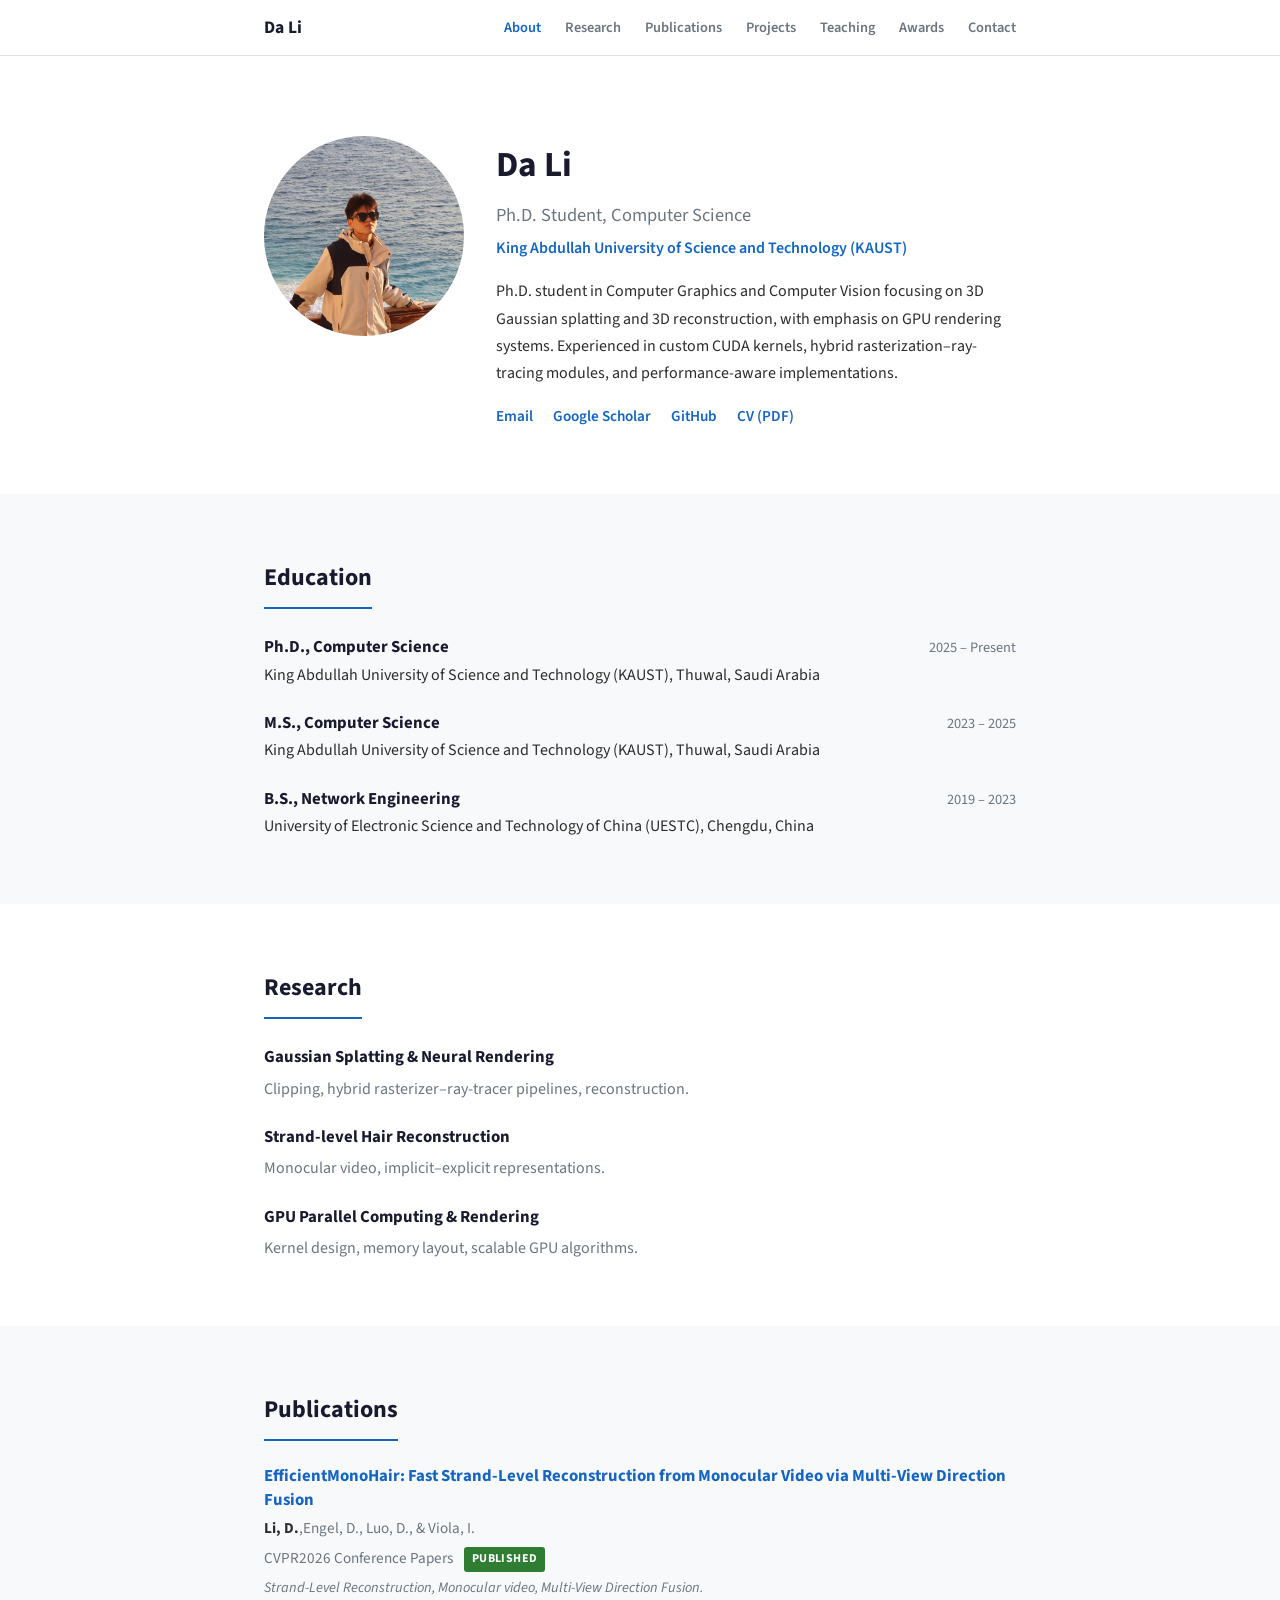
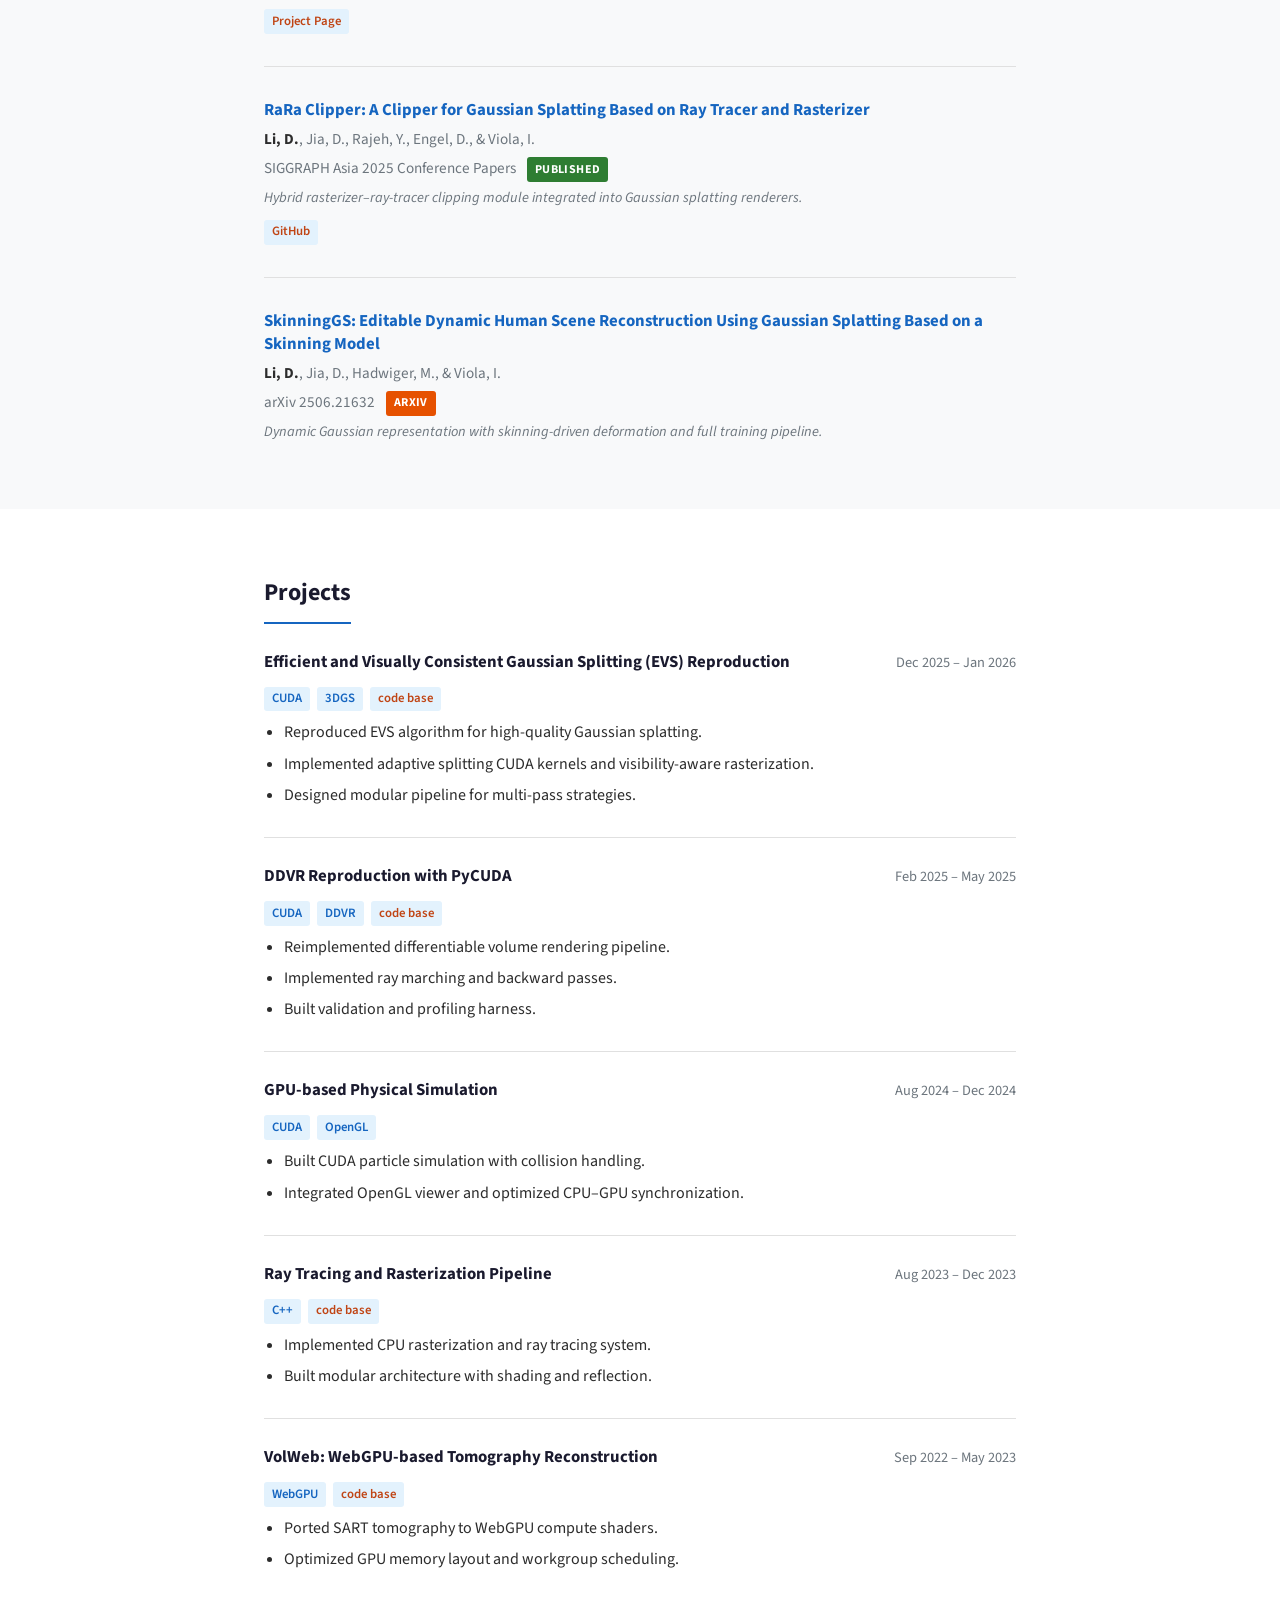
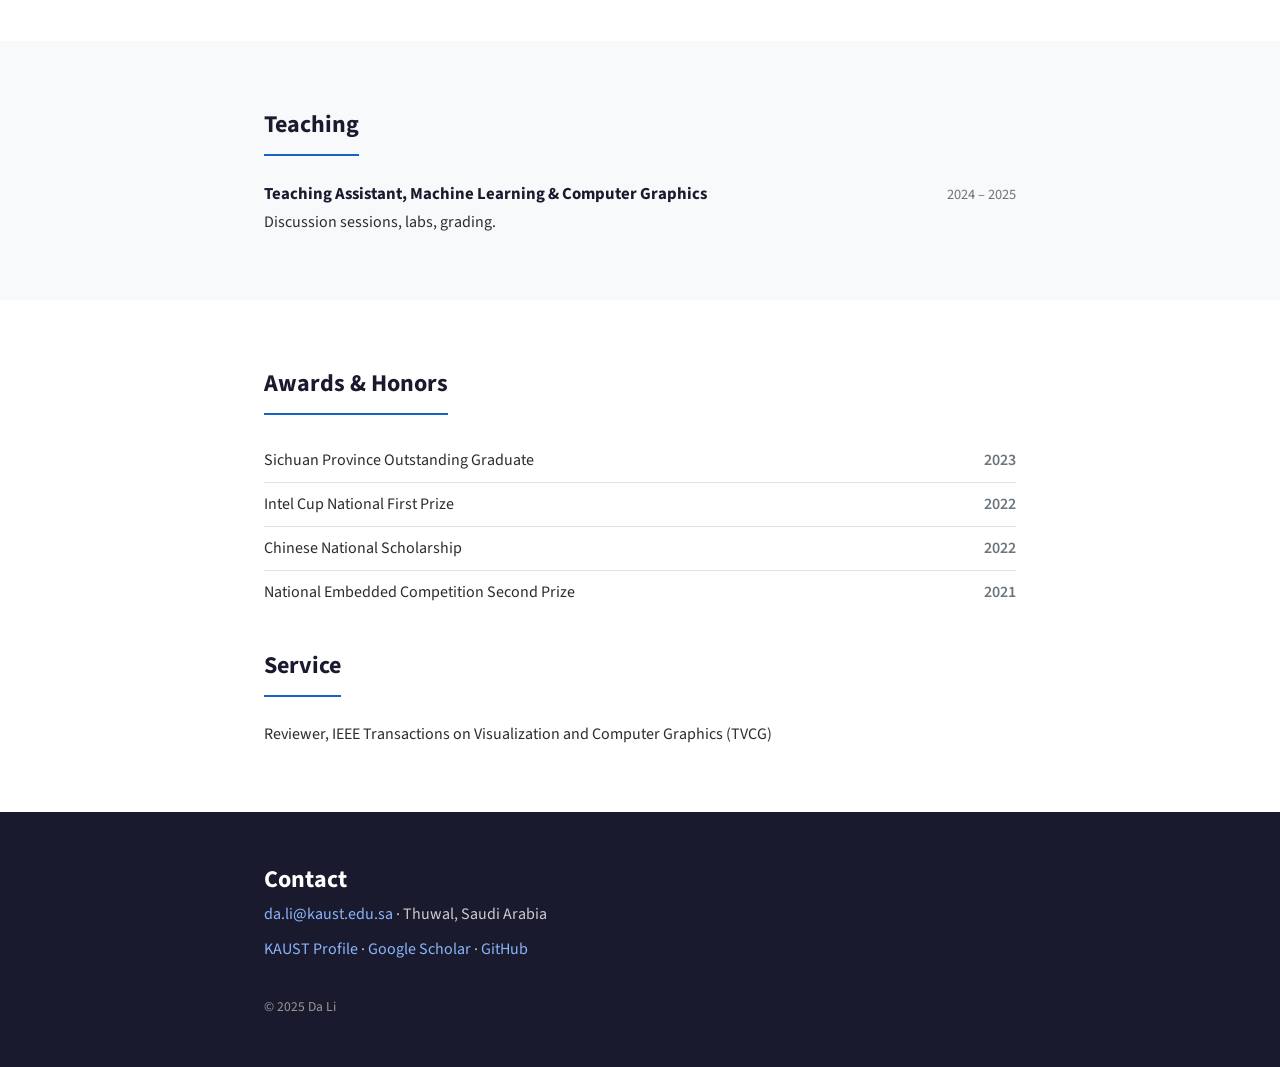
==== commit 65748cf2: "add github/project links to publications Co-Authored-By: Claude Opus 4.6 <noreply@anthropic.com>" ====
--- a/index.html
+++ b/index.html
@@ -143,6 +143,9 @@
       <p class="pub-contribution">
         Strand-Level Reconstruction, Monocular video, Multi-View Direction Fusion.
       </p>
+      <p class="pub-links">
+        <a href="https://larkleeonepiece.github.io/EfficientMonoHair/">Project Page</a>
+      </p>
     </div>
 
     <div class="pub-entry">
@@ -159,6 +162,9 @@
       </p>
       <p class="pub-contribution">
         Hybrid rasterizer–ray-tracer clipping module integrated into Gaussian splatting renderers.
+      </p>
+      <p class="pub-links">
+        <a href="https://github.com/LarkLeeOnePiece/Openbase-RaRaClipper">GitHub</a>
       </p>
     </div>
 
--- a/style.css
+++ b/style.css
@@ -326,6 +326,26 @@
   color: var(--color-text-muted);
   font-style: italic;
   margin-top: 0.25rem;
+}
+
+.pub-links {
+  margin-top: 0.4rem;
+}
+
+.pub-links a {
+  display: inline-block;
+  padding: 0.1rem 0.5rem;
+  background: var(--tag-bg);
+  color: var(--tag-codetext);
+  border-radius: 3px;
+  font-size: 0.8rem;
+  font-weight: 600;
+  margin-right: 0.25rem;
+  text-decoration: none;
+}
+
+.pub-links a:hover {
+  text-decoration: underline;
 }
 
 .badge {
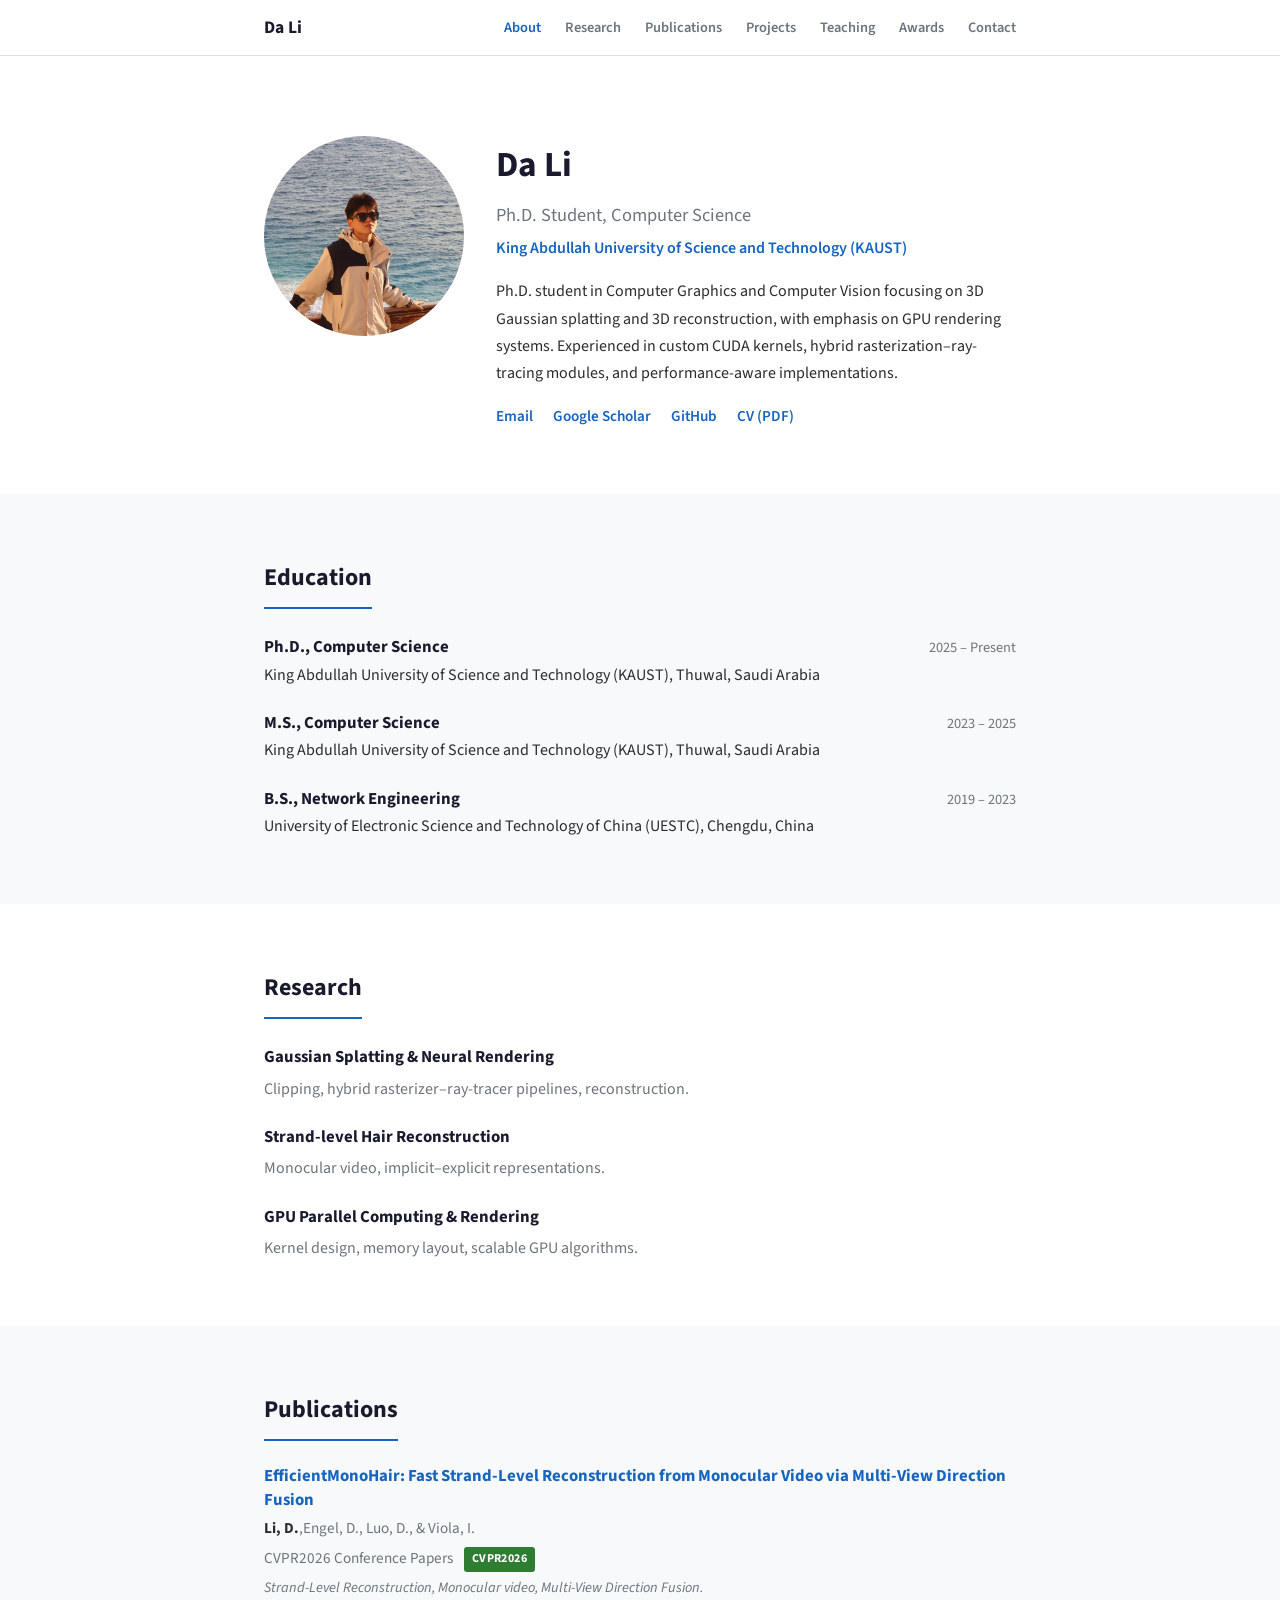
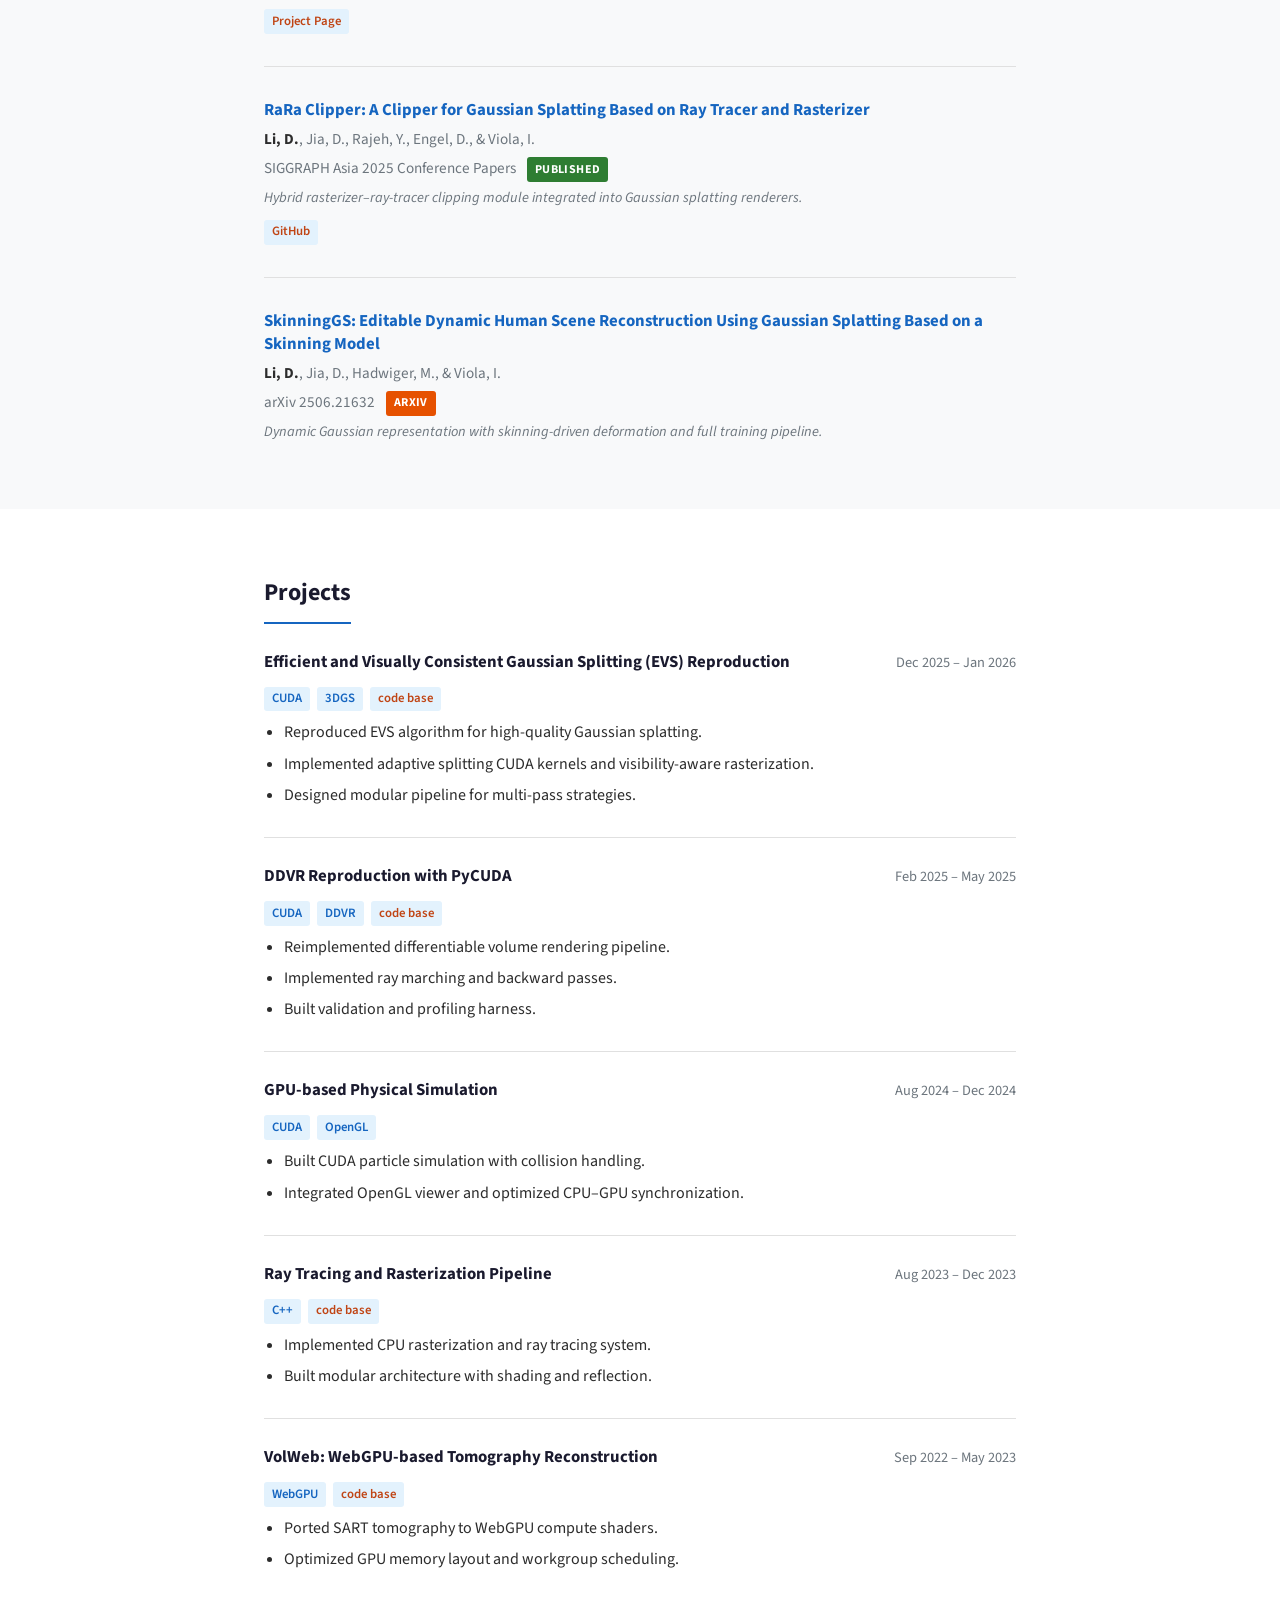
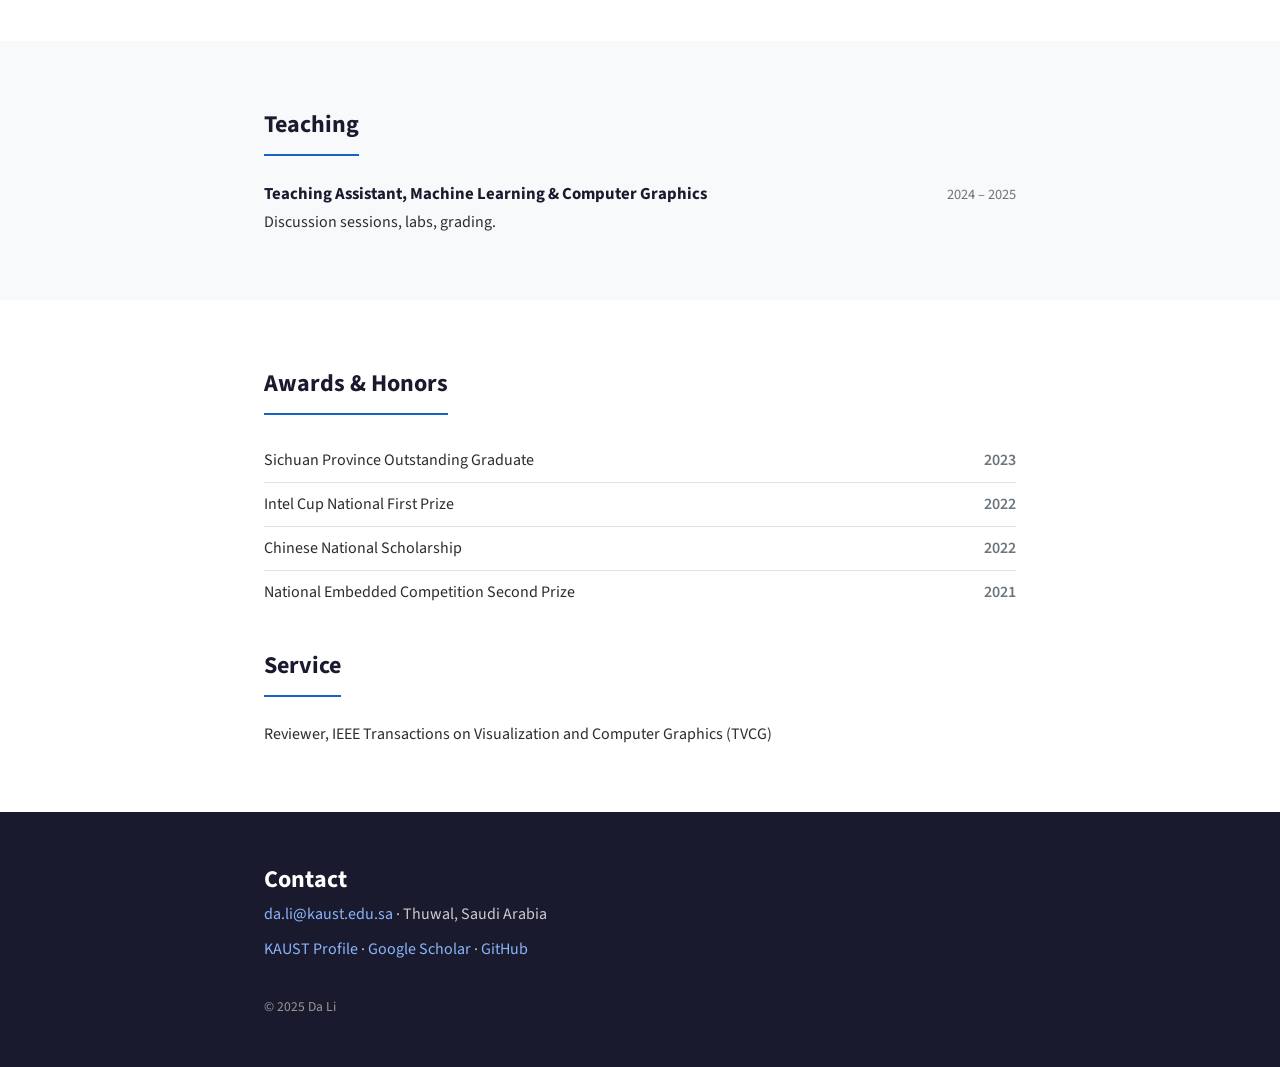
==== commit 5442e5f0: "add cvpr2026" ====
--- a/index.html
+++ b/index.html
@@ -138,7 +138,7 @@
       </p>
       <p class="pub-venue">
         CVPR2026 Conference Papers
-        <span class="badge badge-published">Published</span>
+        <span class="badge badge-published">cvpr2026</span>
       </p>
       <p class="pub-contribution">
         Strand-Level Reconstruction, Monocular video, Multi-View Direction Fusion.
